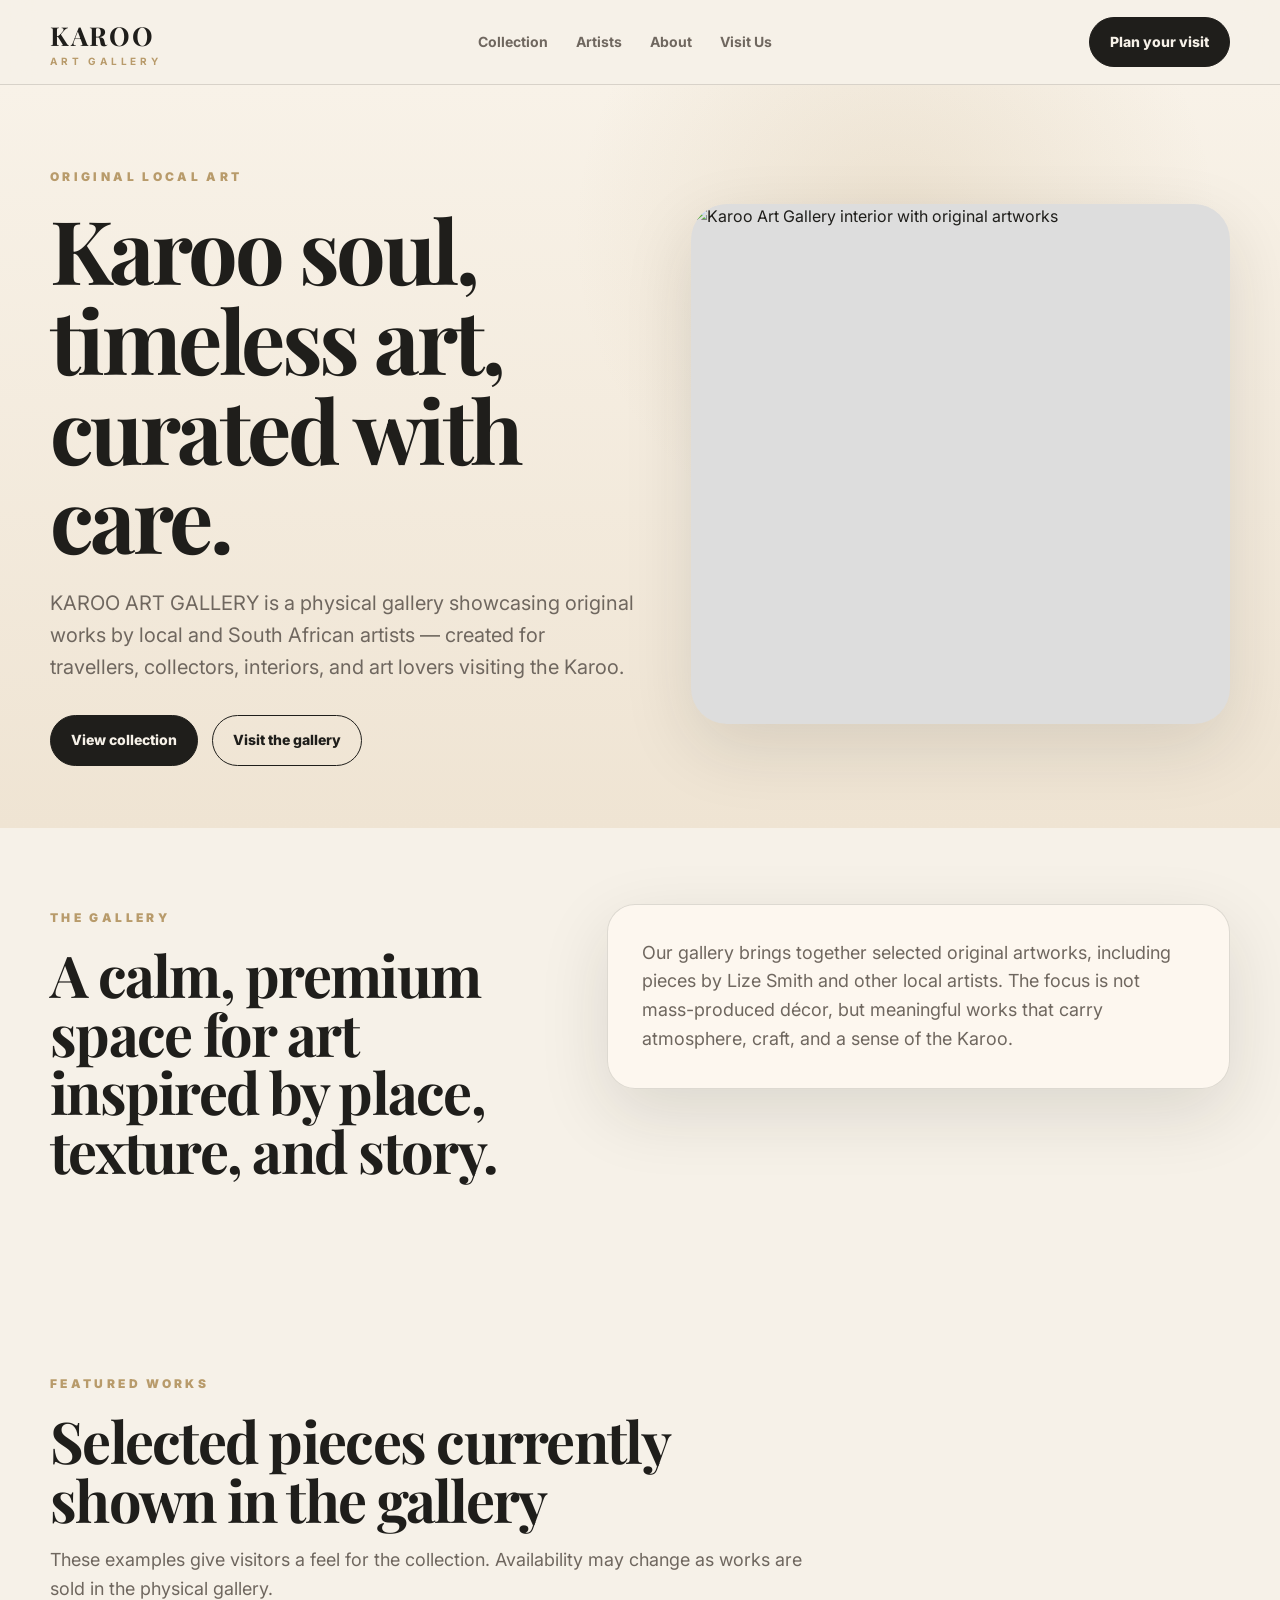
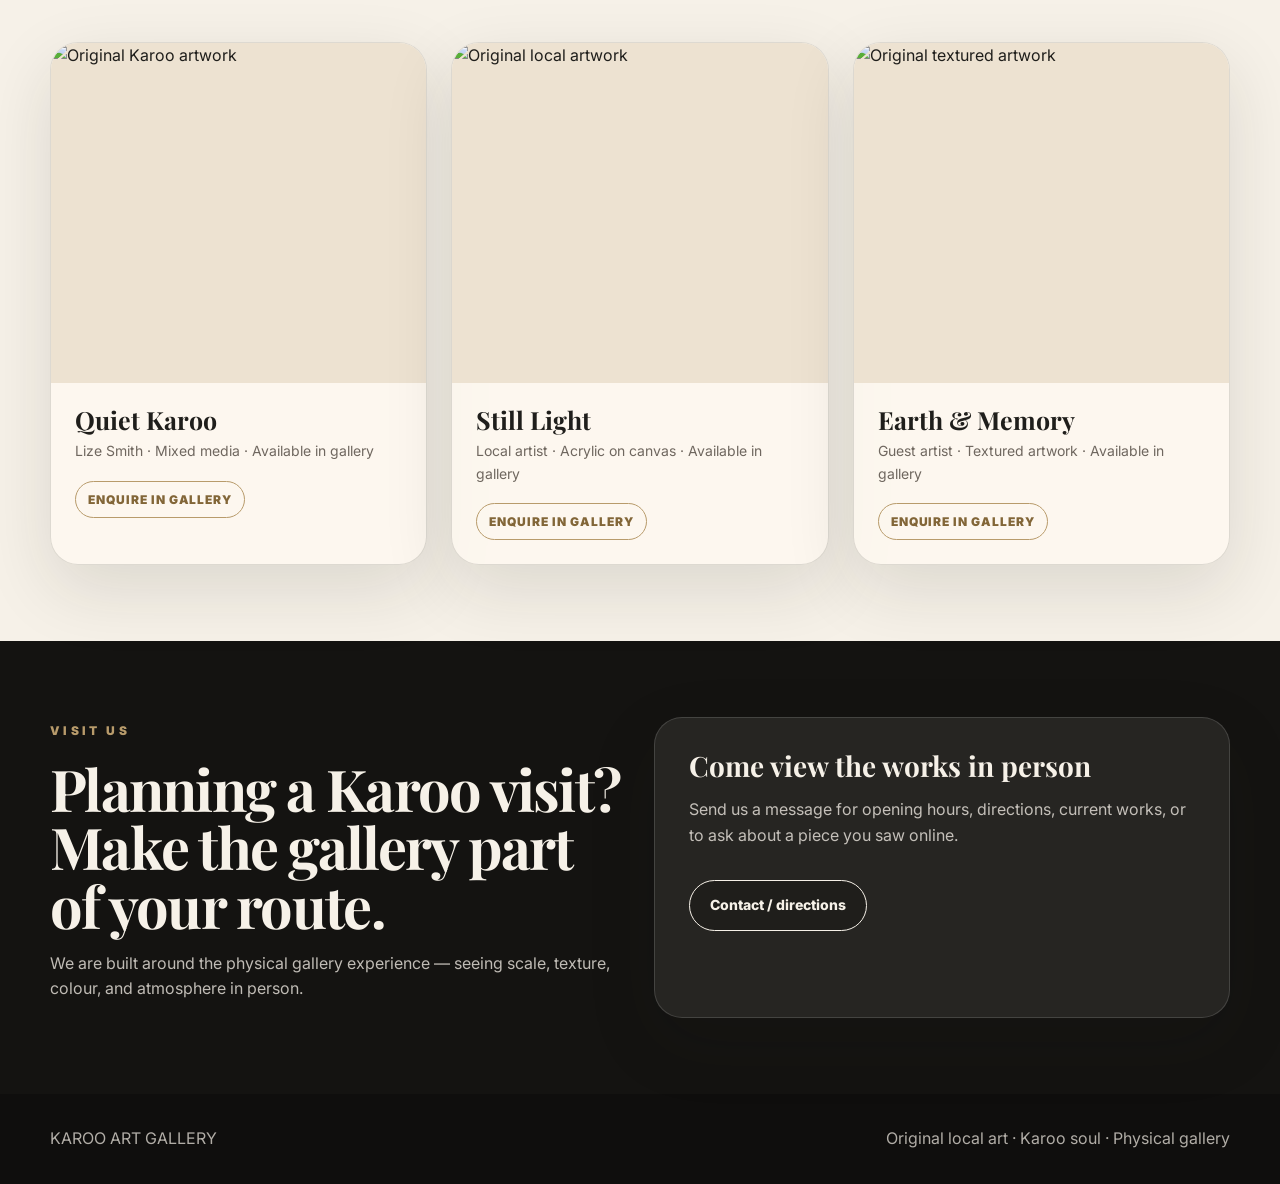
==== index.html @ 1d5aba06 "Add files via upload" ====
<!DOCTYPE html>
<html lang="en">
<head>
  <meta charset="UTF-8"><meta name="viewport" content="width=device-width, initial-scale=1.0">
  <title>KAROO ART GALLERY | Original Karoo Art</title>
  <meta name="description" content="A premium Karoo art gallery showcasing original works by local and South African artists. Visit our physical gallery and view selected artworks.">
  <link rel="preconnect" href="https://fonts.googleapis.com">
  <link rel="preconnect" href="https://fonts.gstatic.com" crossorigin>
  <link href="https://fonts.googleapis.com/css2?family=Inter:wght@400;600;700;800;900&family=Playfair+Display:wght@600;700;800&display=swap" rel="stylesheet">
  <link rel="stylesheet" href="style.css">
</head>
<body>
<header class="topbar">
  <div class="container nav">
    <a class="logo" href="index.html">KAROO<span>ART GALLERY</span></a>
    <nav class="nav-links">
      <a href="collection.html">Collection</a><a href="artists.html">Artists</a><a href="about.html">About</a><a href="contact.html">Visit Us</a>
    </nav>
    <a class="btn btn-dark" href="contact.html">Plan your visit</a>
  </div>
</header>

<main>
<section class="hero">
  <div class="container hero-grid">
    <div>
      <span class="eyebrow">Original local art</span>
      <h1>Karoo soul, timeless art, curated with care.</h1>
      <p class="lead">KAROO ART GALLERY is a physical gallery showcasing original works by local and South African artists — created for travellers, collectors, interiors, and art lovers visiting the Karoo.</p>
      <div class="hero-actions">
        <a class="btn btn-dark" href="collection.html">View collection</a>
        <a class="btn btn-light" href="contact.html">Visit the gallery</a>
      </div>
    </div>
    <div class="hero-art">
      <img src="images/gallery-hero.jpg" alt="Karoo Art Gallery interior with original artworks">
    </div>
  </div>
</section>

<section class="section">
  <div class="container split">
    <div class="section-head">
      <span class="eyebrow">The gallery</span>
      <h2>A calm, premium space for art inspired by place, texture, and story.</h2>
    </div>
    <div class="story-card">
      <p>Our gallery brings together selected original artworks, including pieces by Lize Smith and other local artists. The focus is not mass-produced décor, but meaningful works that carry atmosphere, craft, and a sense of the Karoo.</p>
    </div>
  </div>
</section>

<section class="section">
  <div class="container">
    <div class="section-head">
      <span class="eyebrow">Featured works</span>
      <h2>Selected pieces currently shown in the gallery</h2>
      <p>These examples give visitors a feel for the collection. Availability may change as works are sold in the physical gallery.</p>
    </div>
    <div class="collection-grid">
      <article class="art-card"><div class="art-img"><img src="images/artwork-1.jpg" alt="Original Karoo artwork"></div><div class="art-copy"><h3>Quiet Karoo</h3><div class="art-meta">Lize Smith · Mixed media · Available in gallery</div><span class="status">Enquire in gallery</span></div></article>
      <article class="art-card"><div class="art-img"><img src="images/artwork-2.jpg" alt="Original local artwork"></div><div class="art-copy"><h3>Still Light</h3><div class="art-meta">Local artist · Acrylic on canvas · Available in gallery</div><span class="status">Enquire in gallery</span></div></article>
      <article class="art-card"><div class="art-img"><img src="images/artwork-3.jpg" alt="Original textured artwork"></div><div class="art-copy"><h3>Earth & Memory</h3><div class="art-meta">Guest artist · Textured artwork · Available in gallery</div><span class="status">Enquire in gallery</span></div></article>
    </div>
  </div>
</section>

<section class="section dark-section">
  <div class="container visit-grid">
    <div>
      <span class="eyebrow">Visit us</span>
      <h2>Planning a Karoo visit? Make the gallery part of your route.</h2>
      <p>We are built around the physical gallery experience — seeing scale, texture, colour, and atmosphere in person.</p>
    </div>
    <div class="visit-card">
      <h3>Come view the works in person</h3>
      <p>Send us a message for opening hours, directions, current works, or to ask about a piece you saw online.</p>
      <div class="hero-actions"><a class="btn btn-dark" href="contact.html">Contact / directions</a></div>
    </div>
  </div>
</section>
</main>

<footer class="footer"><div class="container footer-grid"><div>KAROO ART GALLERY</div><div>Original local art · Karoo soul · Physical gallery</div></div></footer>
</body>
</html>
---- style.css ----
/* KAROO ART GALLERY - Phase 1 static website */
:root{
  --cream:#f6f1e8;
  --warm:#ede2d1;
  --charcoal:#1f1e1b;
  --muted:#6f675f;
  --gold:#b89b6b;
  --dark:#141311;
  --line:rgba(31,30,27,.14);
  --card:#fffaf1;
  --radius:28px;
  --max:1180px;
  --shadow:0 24px 70px rgba(31,30,27,.12);
}
*{box-sizing:border-box}
html{scroll-behavior:smooth}
body{
  margin:0;
  font-family:Inter,Arial,sans-serif;
  color:var(--charcoal);
  background:var(--cream);
  line-height:1.6;
}
img{max-width:100%;display:block}
a{text-decoration:none;color:inherit}
.container{width:min(var(--max),calc(100% - 36px));margin:auto}
.topbar{
  position:sticky;top:0;z-index:10;
  background:rgba(246,241,232,.88);
  backdrop-filter:blur(18px);
  border-bottom:1px solid var(--line);
}
.nav{min-height:84px;display:flex;align-items:center;justify-content:space-between;gap:28px}
.logo{font-family:"Playfair Display",serif;font-size:26px;letter-spacing:.08em;font-weight:700}
.logo span{display:block;font-family:Inter,sans-serif;font-size:10px;letter-spacing:.38em;color:var(--gold);font-weight:700;margin-top:-4px}
.nav-links{display:flex;gap:28px;align-items:center;font-size:14px;font-weight:700;color:var(--muted)}
.nav-links a:hover{color:var(--charcoal)}
.btn{
  display:inline-flex;align-items:center;justify-content:center;
  padding:13px 20px;border-radius:999px;font-weight:800;font-size:14px;
  border:1px solid var(--charcoal);transition:.2s ease;
}
.btn-dark{background:var(--charcoal);color:var(--cream)}
.btn-dark:hover{transform:translateY(-1px);box-shadow:0 12px 30px rgba(31,30,27,.16)}
.btn-light{background:transparent;color:var(--charcoal)}
.btn-light:hover{background:var(--warm)}
.hero{padding:78px 0 62px;background:
  radial-gradient(circle at 70% 20%, rgba(184,155,107,.18), transparent 30%),
  linear-gradient(180deg,#f8f2e8,#efe4d3);
}
.hero-grid{display:grid;grid-template-columns:1fr .92fr;gap:56px;align-items:center}
.eyebrow{font-size:12px;letter-spacing:.28em;text-transform:uppercase;color:var(--gold);font-weight:900;margin-bottom:18px;display:inline-block}
h1,h2,h3{font-family:"Playfair Display",Georgia,serif;line-height:1.02;margin:0;color:var(--charcoal)}
h1{font-size:clamp(48px,7vw,88px);letter-spacing:-.04em}
h2{font-size:clamp(34px,4.5vw,58px);letter-spacing:-.03em}
h3{font-size:28px}
.lead{font-size:20px;color:var(--muted);max-width:680px;margin:24px 0 0}
.hero-actions{display:flex;gap:14px;flex-wrap:wrap;margin-top:32px}
.hero-art{
  border-radius:36px;overflow:hidden;box-shadow:var(--shadow);
  min-height:520px;background:#ddd;
}
.hero-art img{width:100%;height:100%;object-fit:cover;min-height:520px}
.section{padding:76px 0}
.section-head{max-width:760px;margin-bottom:38px}
.section-head p{font-size:18px;color:var(--muted);margin:18px 0 0}
.split{display:grid;grid-template-columns:.9fr 1.1fr;gap:48px;align-items:start}
.story-card,.visit-card,.art-card,.artist-card{
  background:rgba(255,250,241,.72);
  border:1px solid var(--line);
  border-radius:var(--radius);
  box-shadow:var(--shadow);
}
.story-card{padding:34px}
.story-card p{color:var(--muted);font-size:18px;margin:0}
.collection-grid{display:grid;grid-template-columns:repeat(3,1fr);gap:24px}
.art-card{overflow:hidden}
.art-img{height:340px;background:var(--warm)}
.art-img img{width:100%;height:100%;object-fit:cover}
.art-copy{padding:24px}
.art-copy h3{font-size:25px;margin-bottom:8px}
.art-meta{color:var(--muted);font-size:14px;margin-bottom:18px}
.status{display:inline-flex;border:1px solid var(--gold);color:#826638;border-radius:999px;padding:8px 12px;font-size:12px;font-weight:900;letter-spacing:.08em;text-transform:uppercase}
.artists-grid{display:grid;grid-template-columns:repeat(3,1fr);gap:24px}
.artist-card{padding:28px}
.artist-card p{color:var(--muted);margin-bottom:0}
.dark-section{background:var(--dark);color:var(--cream)}
.dark-section h2,.dark-section h3{color:var(--cream)}
.dark-section p{color:rgba(246,241,232,.76)}
.visit-grid{display:grid;grid-template-columns:1fr 1fr;gap:28px;align-items:stretch}
.visit-card{padding:34px;background:rgba(255,250,241,.08);border-color:rgba(255,255,255,.14)}
.visit-card .btn{border-color:var(--cream)}
.footer{padding:32px 0;background:#0f0e0d;color:rgba(246,241,232,.7)}
.footer-grid{display:flex;justify-content:space-between;gap:20px;flex-wrap:wrap}
.page-hero{padding:72px 0 42px}
.filter-note{color:var(--muted);font-size:17px}
.contact-list{display:grid;gap:14px;margin-top:24px;color:var(--muted)}
.map-placeholder{
  min-height:360px;border-radius:var(--radius);background:linear-gradient(135deg,var(--warm),#d8c4a6);
  display:grid;place-items:center;text-align:center;color:var(--charcoal);padding:30px;font-weight:800;
}
.menu-btn{display:none}
@media(max-width:900px){
  .hero-grid,.split,.visit-grid{grid-template-columns:1fr}
  .collection-grid,.artists-grid{grid-template-columns:1fr 1fr}
  .nav-links{display:none}
  .menu-btn{display:inline-flex}
}
@media(max-width:620px){
  .collection-grid,.artists-grid{grid-template-columns:1fr}
  .nav{min-height:76px}
  .logo{font-size:20px}
  .hero{padding:52px 0}
  .hero-art,.hero-art img{min-height:360px}
  .btn{width:100%}
}
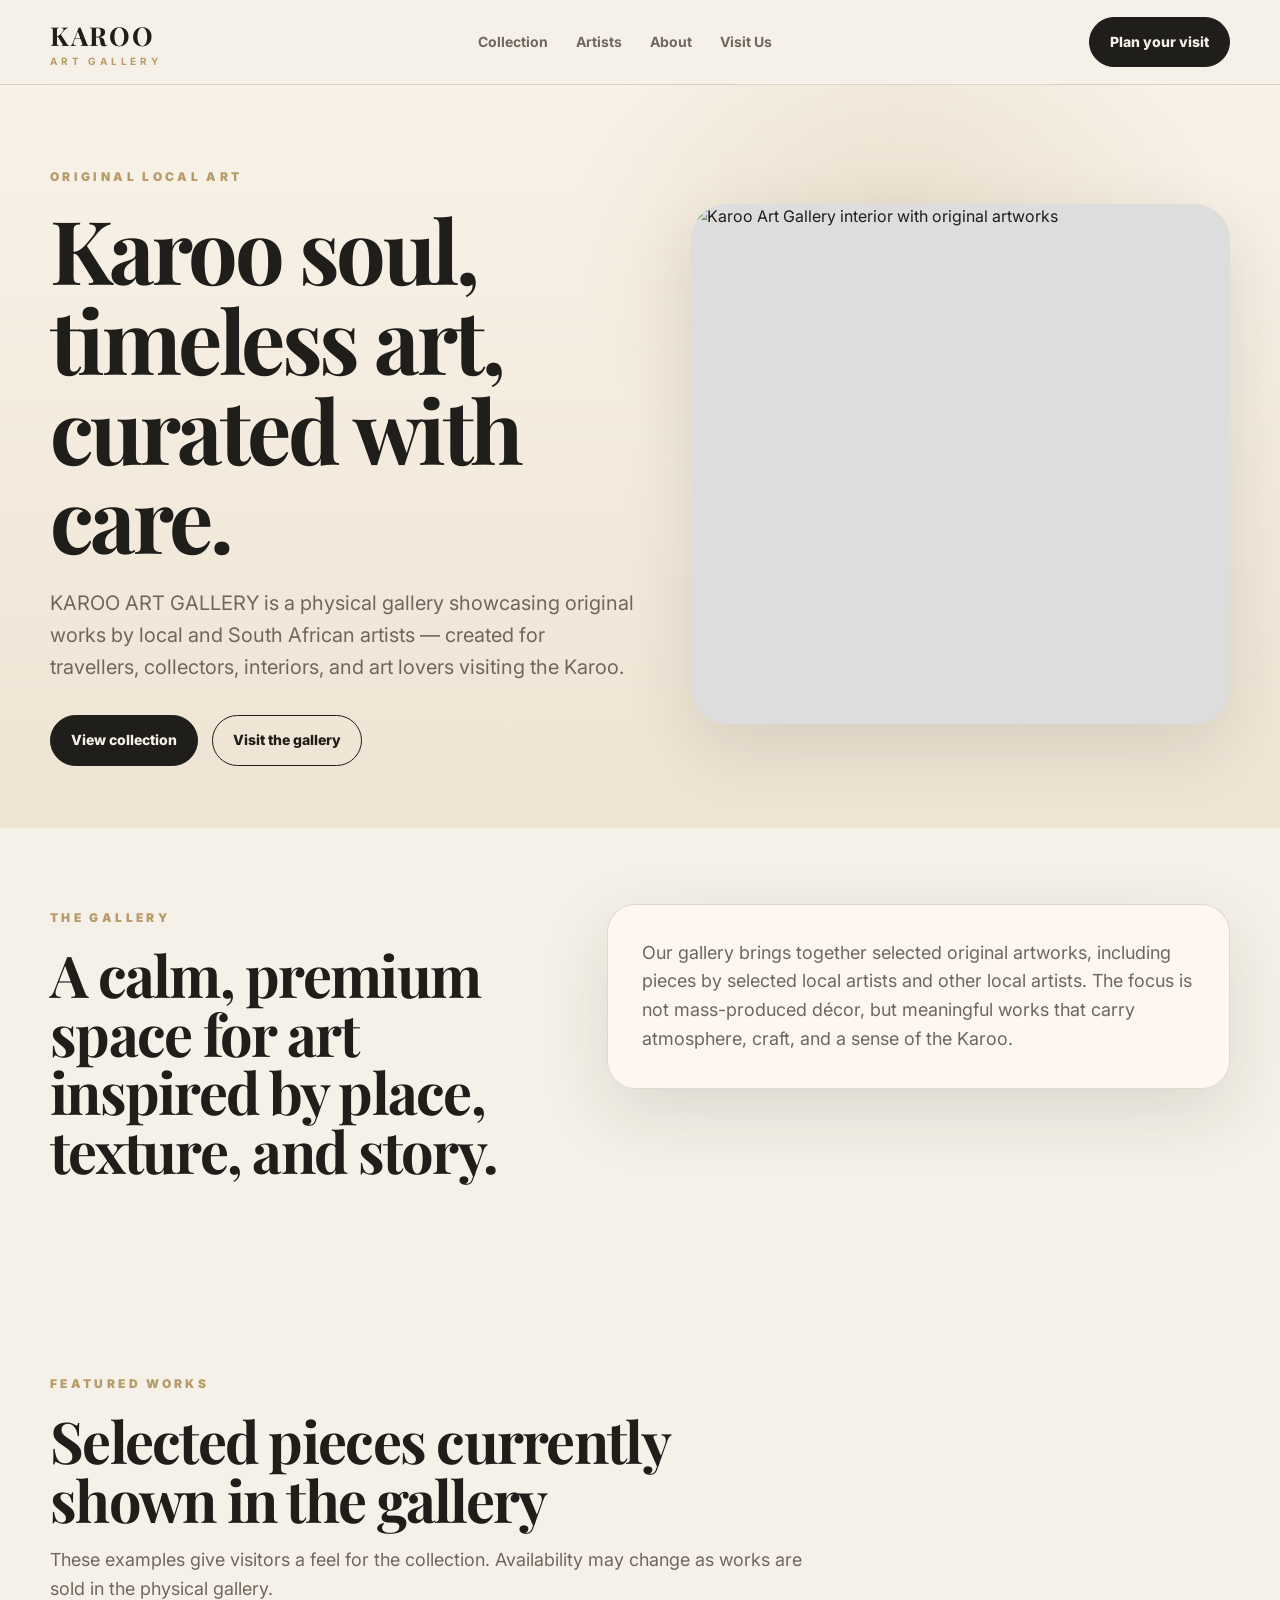
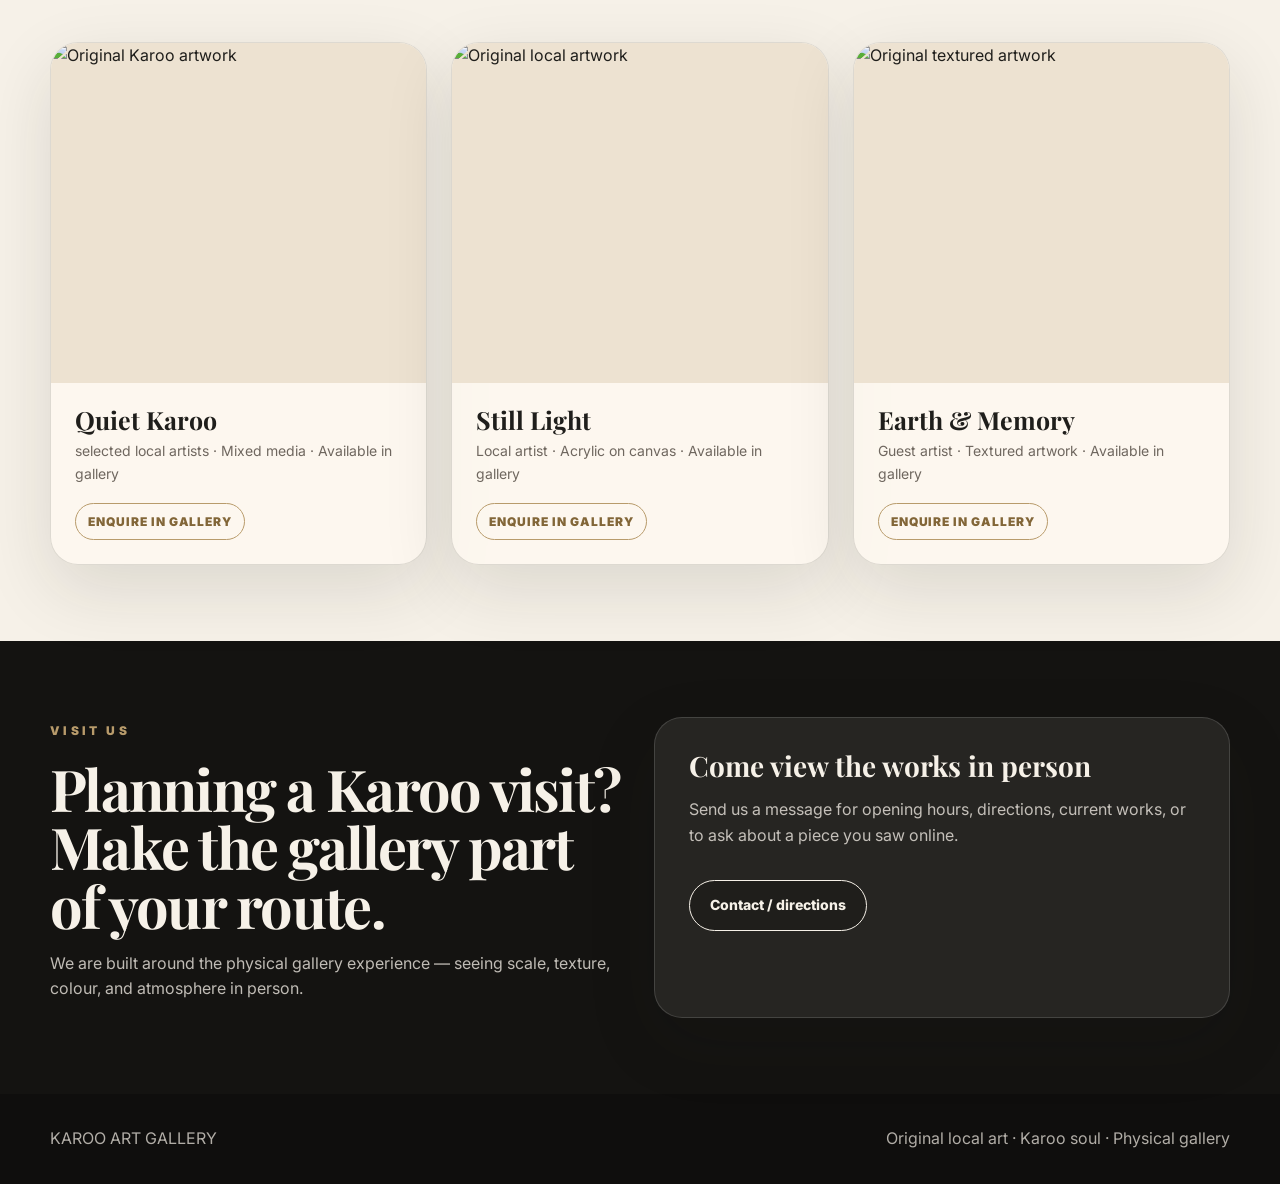
==== commit 59977b24: "Update index.html" ====
--- a/index.html
+++ b/index.html
@@ -45,7 +45,7 @@
       <h2>A calm, premium space for art inspired by place, texture, and story.</h2>
     </div>
     <div class="story-card">
-      <p>Our gallery brings together selected original artworks, including pieces by Lize Smith and other local artists. The focus is not mass-produced décor, but meaningful works that carry atmosphere, craft, and a sense of the Karoo.</p>
+      <p>Our gallery brings together selected original artworks, including pieces by selected local artists and other local artists. The focus is not mass-produced décor, but meaningful works that carry atmosphere, craft, and a sense of the Karoo.</p>
     </div>
   </div>
 </section>
@@ -58,7 +58,7 @@
       <p>These examples give visitors a feel for the collection. Availability may change as works are sold in the physical gallery.</p>
     </div>
     <div class="collection-grid">
-      <article class="art-card"><div class="art-img"><img src="images/artwork-1.jpg" alt="Original Karoo artwork"></div><div class="art-copy"><h3>Quiet Karoo</h3><div class="art-meta">Lize Smith · Mixed media · Available in gallery</div><span class="status">Enquire in gallery</span></div></article>
+      <article class="art-card"><div class="art-img"><img src="images/artwork-1.jpg" alt="Original Karoo artwork"></div><div class="art-copy"><h3>Quiet Karoo</h3><div class="art-meta">selected local artists · Mixed media · Available in gallery</div><span class="status">Enquire in gallery</span></div></article>
       <article class="art-card"><div class="art-img"><img src="images/artwork-2.jpg" alt="Original local artwork"></div><div class="art-copy"><h3>Still Light</h3><div class="art-meta">Local artist · Acrylic on canvas · Available in gallery</div><span class="status">Enquire in gallery</span></div></article>
       <article class="art-card"><div class="art-img"><img src="images/artwork-3.jpg" alt="Original textured artwork"></div><div class="art-copy"><h3>Earth & Memory</h3><div class="art-meta">Guest artist · Textured artwork · Available in gallery</div><span class="status">Enquire in gallery</span></div></article>
     </div>
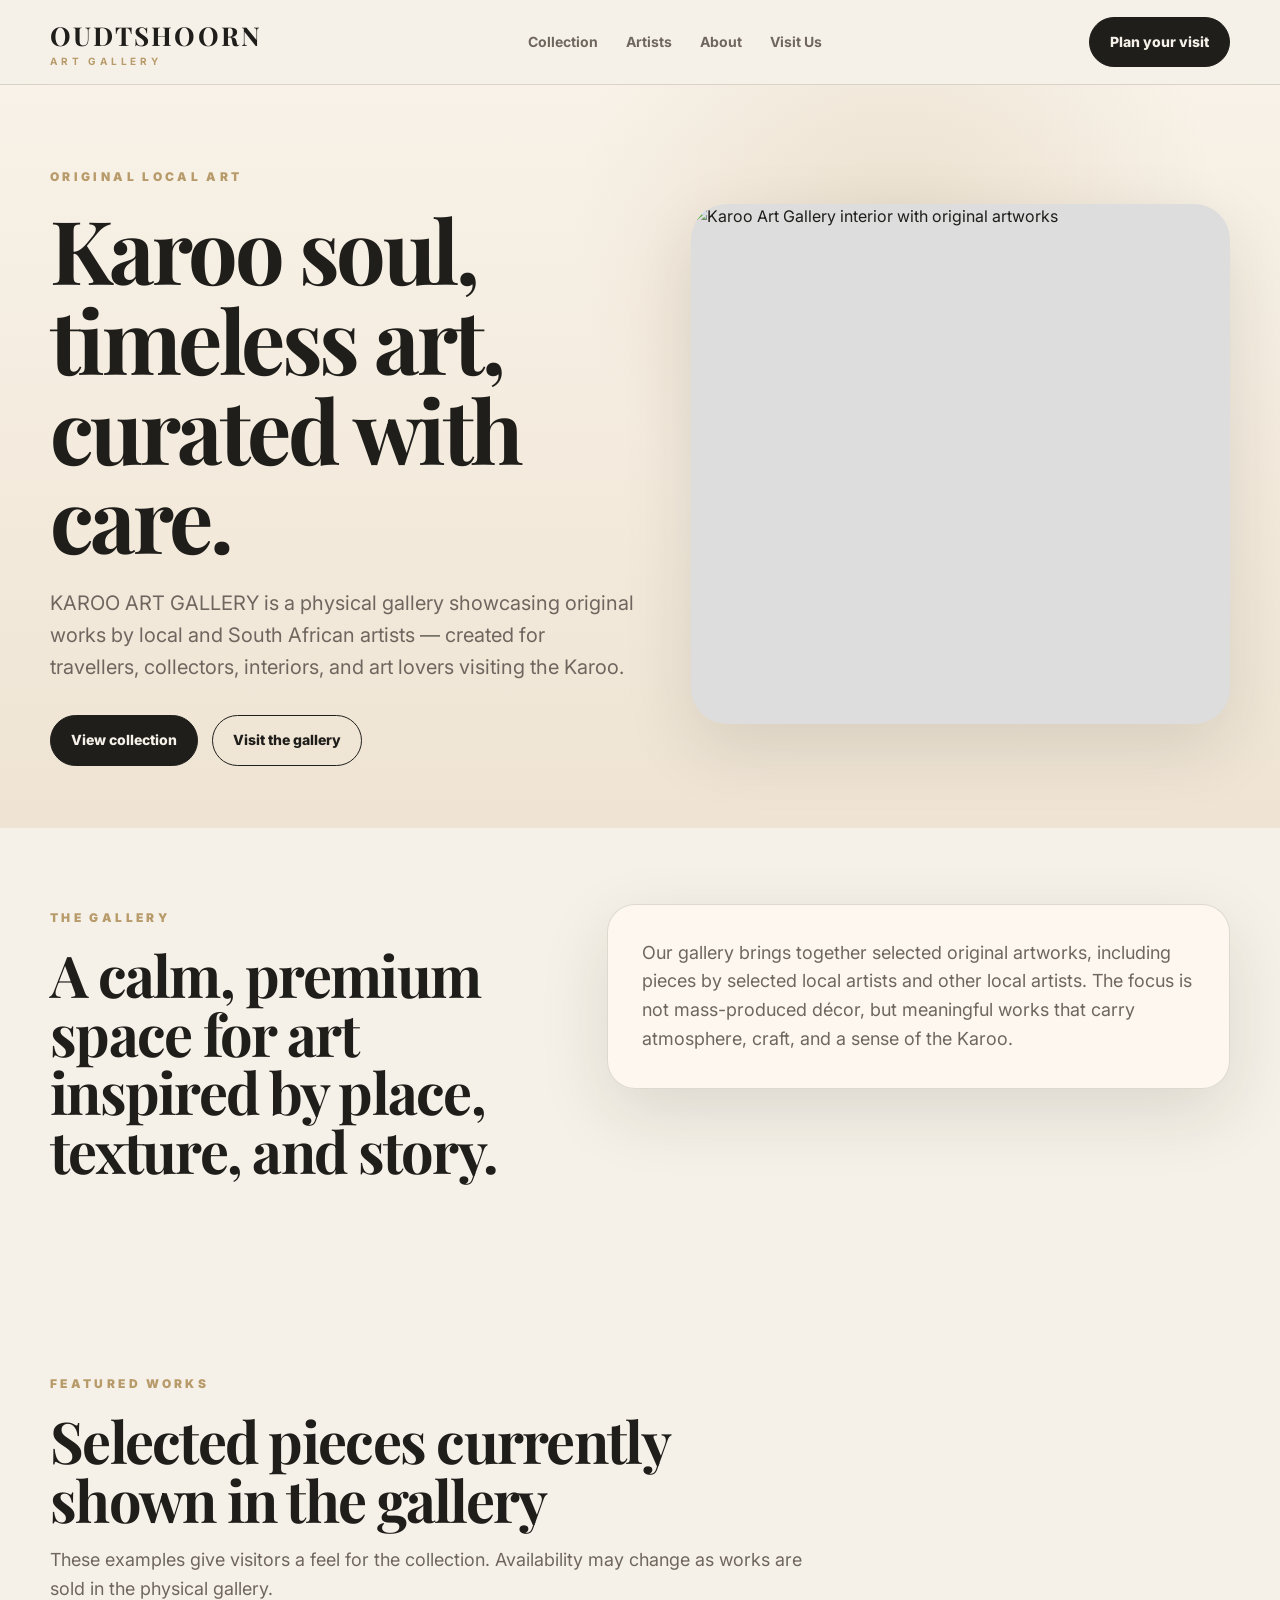
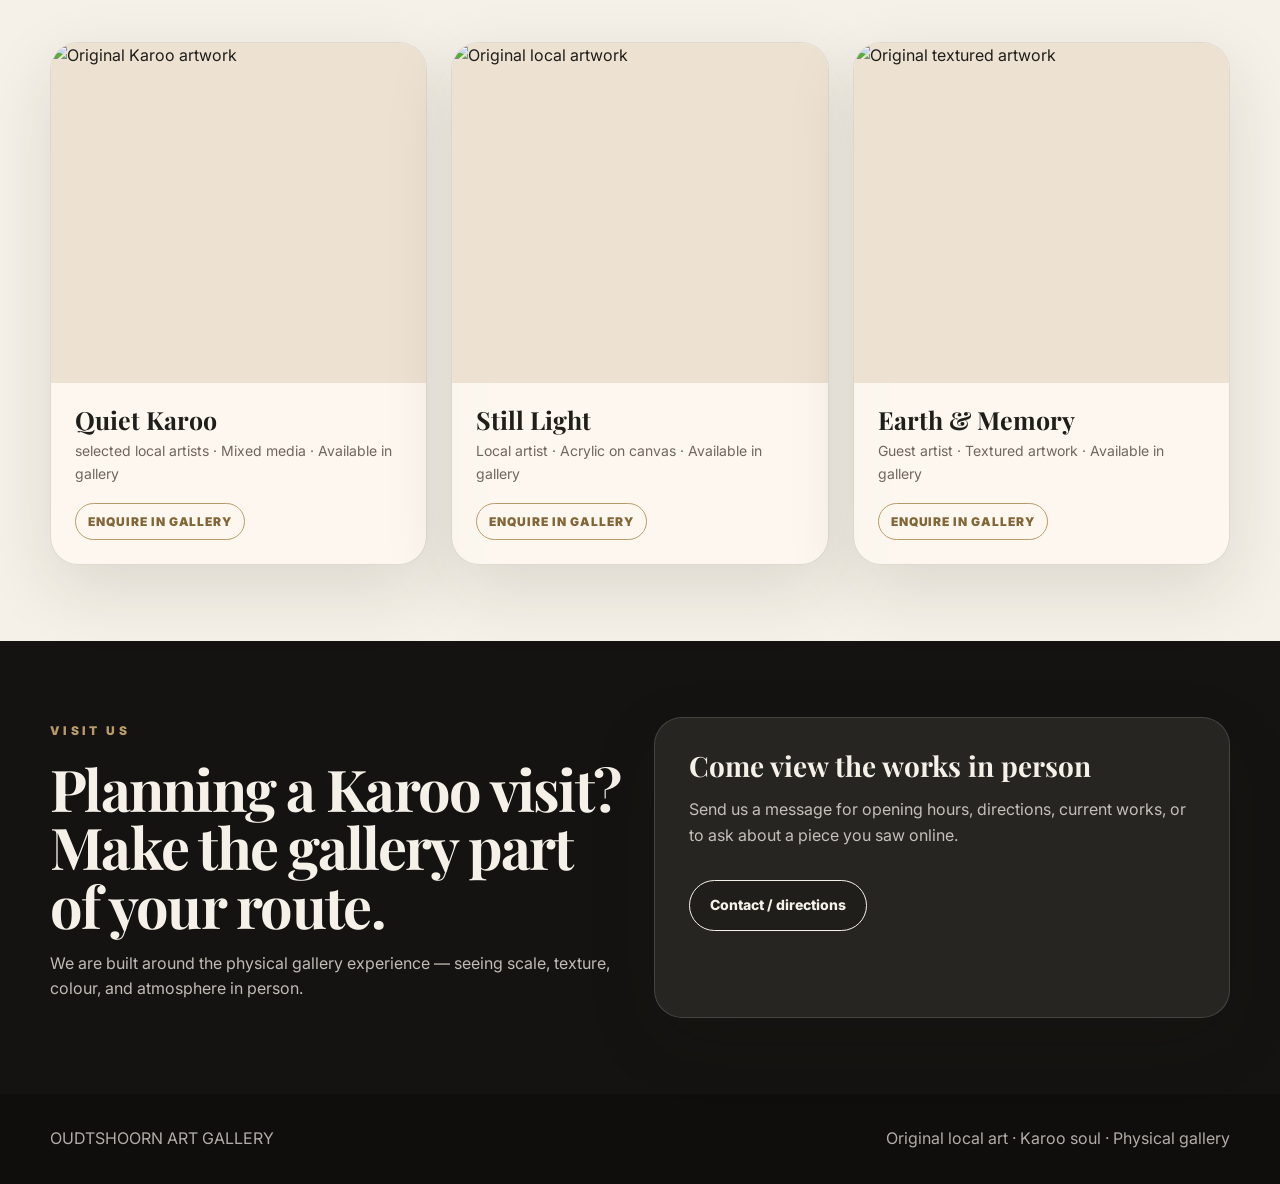
==== commit 031273dc: "Update index.html" ====
--- a/index.html
+++ b/index.html
@@ -2,7 +2,7 @@
 <html lang="en">
 <head>
   <meta charset="UTF-8"><meta name="viewport" content="width=device-width, initial-scale=1.0">
-  <title>KAROO ART GALLERY | Original Karoo Art</title>
+  <title>Oudtshoorn ART GALLERY | Original Karoo Art</title>
   <meta name="description" content="A premium Karoo art gallery showcasing original works by local and South African artists. Visit our physical gallery and view selected artworks.">
   <link rel="preconnect" href="https://fonts.googleapis.com">
   <link rel="preconnect" href="https://fonts.gstatic.com" crossorigin>
@@ -12,7 +12,7 @@
 <body>
 <header class="topbar">
   <div class="container nav">
-    <a class="logo" href="index.html">KAROO<span>ART GALLERY</span></a>
+    <a class="logo" href="index.html">OUDTSHOORN<span>ART GALLERY</span></a>
     <nav class="nav-links">
       <a href="collection.html">Collection</a><a href="artists.html">Artists</a><a href="about.html">About</a><a href="contact.html">Visit Us</a>
     </nav>
@@ -81,6 +81,6 @@
 </section>
 </main>
 
-<footer class="footer"><div class="container footer-grid"><div>KAROO ART GALLERY</div><div>Original local art · Karoo soul · Physical gallery</div></div></footer>
+<footer class="footer"><div class="container footer-grid"><div>OUDTSHOORN ART GALLERY</div><div>Original local art · Karoo soul · Physical gallery</div></div></footer>
 </body>
 </html>
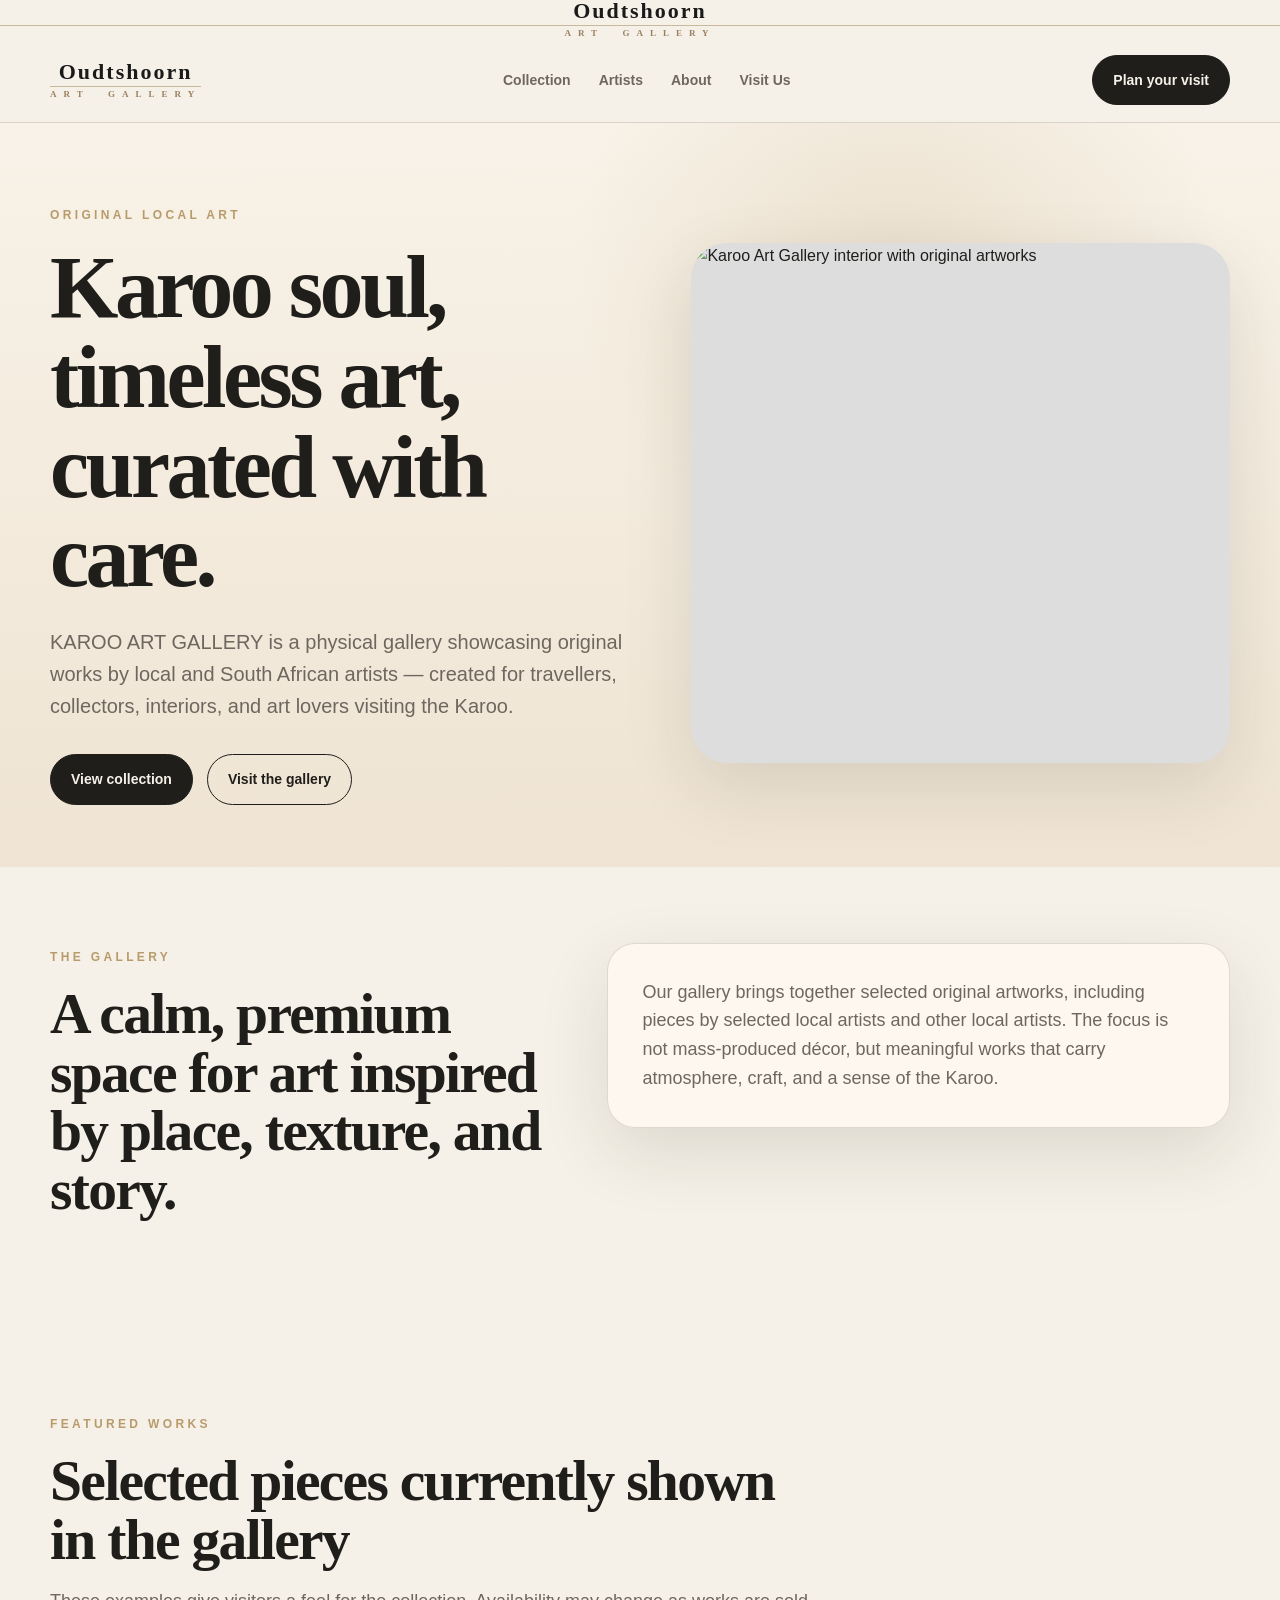
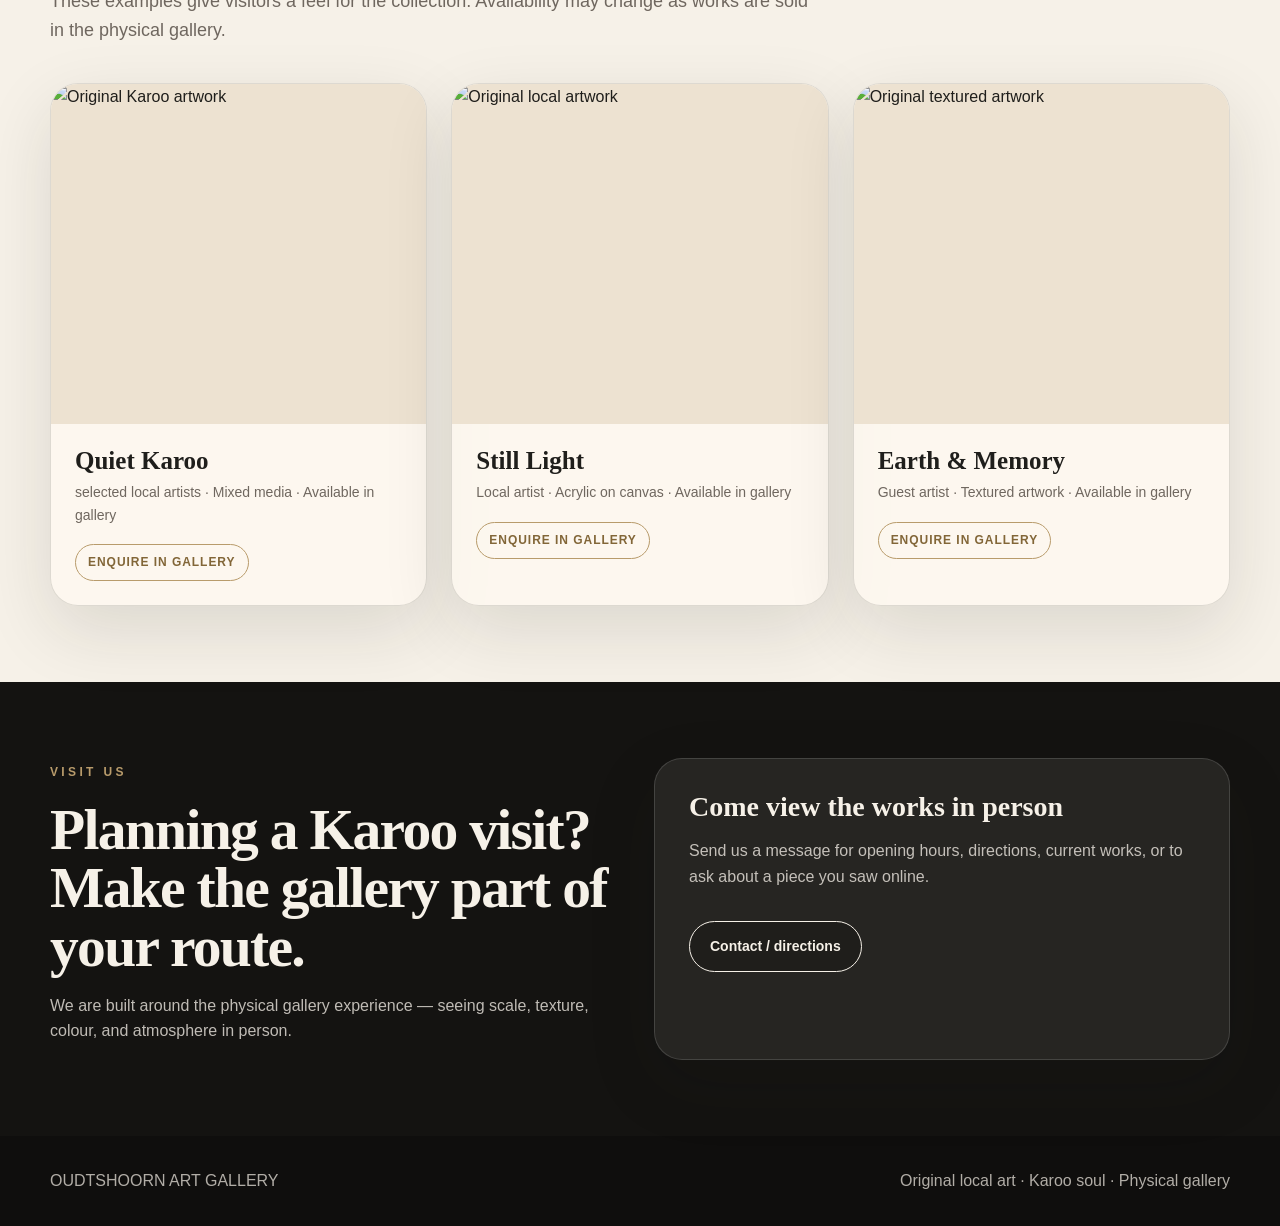
==== commit a8d4ccff: "Update index.html" ====
--- a/index.html
+++ b/index.html
@@ -6,13 +6,21 @@
   <meta name="description" content="A premium Karoo art gallery showcasing original works by local and South African artists. Visit our physical gallery and view selected artworks.">
   <link rel="preconnect" href="https://fonts.googleapis.com">
   <link rel="preconnect" href="https://fonts.gstatic.com" crossorigin>
-  <link href="https://fonts.googleapis.com/css2?family=Inter:wght@400;600;700;800;900&family=Playfair+Display:wght@600;700;800&display=swap" rel="stylesheet">
+ <a class="logo" href="index.html" style="text-decoration:none; text-align:center; line-height:1; display:flex; flex-direction:column; align-items:center;">
+  <div style="font-family:'Playfair Display',serif; font-size:22px; font-weight:700; letter-spacing:2px; color:#1a1a1a;">Oudtshoorn</div>
+  <hr style="border:none; border-top:0.5px solid #C8B99A; margin:3px 0; width:100%;">
+  <div style="font-family:'Cinzel',serif; font-size:9px; letter-spacing:7px; color:#9A8060;">ART&nbsp;&nbsp;GALLERY</div>
+</a>
   <link rel="stylesheet" href="style.css">
 </head>
 <body>
 <header class="topbar">
   <div class="container nav">
-    <a class="logo" href="index.html">OUDTSHOORN<span>ART GALLERY</span></a>
+   <a class="logo" href="index.html" style="text-decoration:none; text-align:center; line-height:1; display:flex; flex-direction:column; align-items:center;">
+  <div style="font-family:'Playfair Display',serif; font-size:22px; font-weight:700; letter-spacing:2px; color:#1a1a1a;">Oudtshoorn</div>
+  <hr style="border:none; border-top:0.5px solid #C8B99A; margin:3px 0; width:100%;">
+  <div style="font-family:'Cinzel',serif; font-size:9px; letter-spacing:7px; color:#9A8060;">ART&nbsp;&nbsp;GALLERY</div>
+</a>
     <nav class="nav-links">
       <a href="collection.html">Collection</a><a href="artists.html">Artists</a><a href="about.html">About</a><a href="contact.html">Visit Us</a>
     </nav>
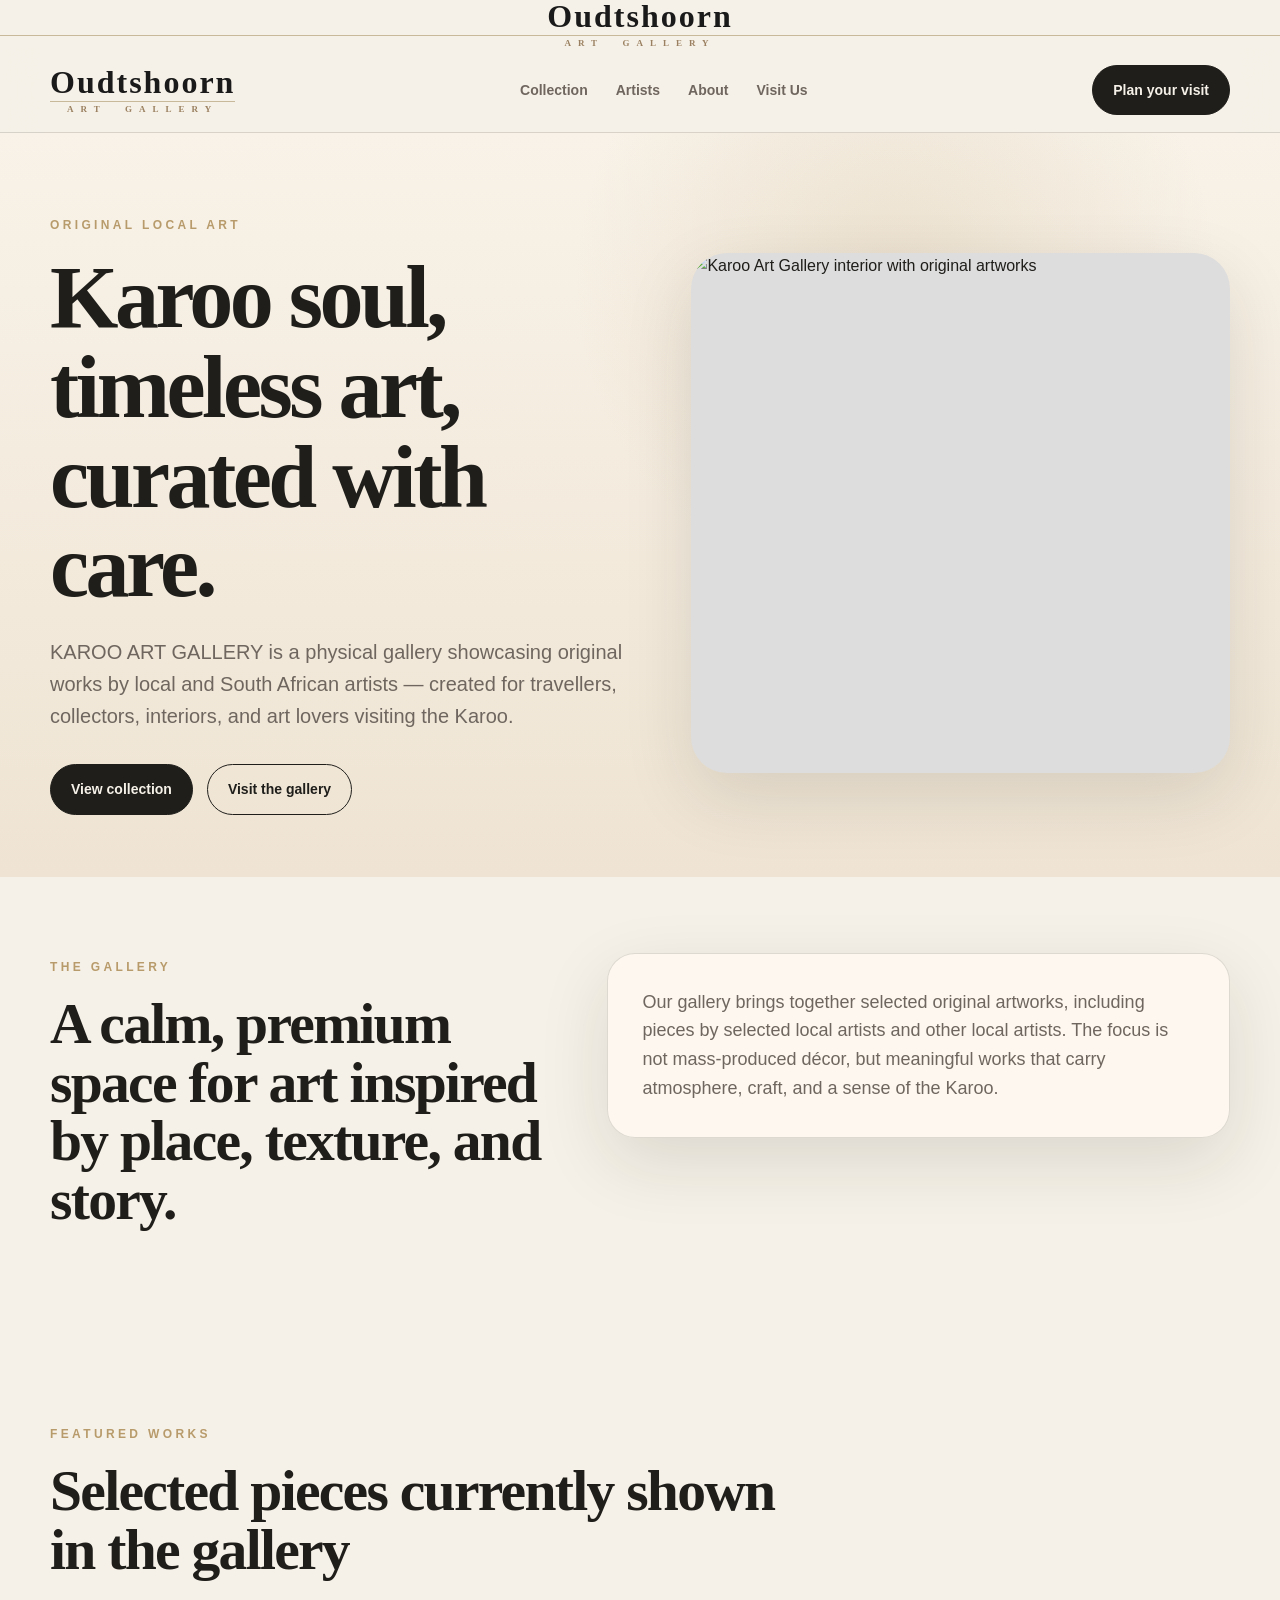
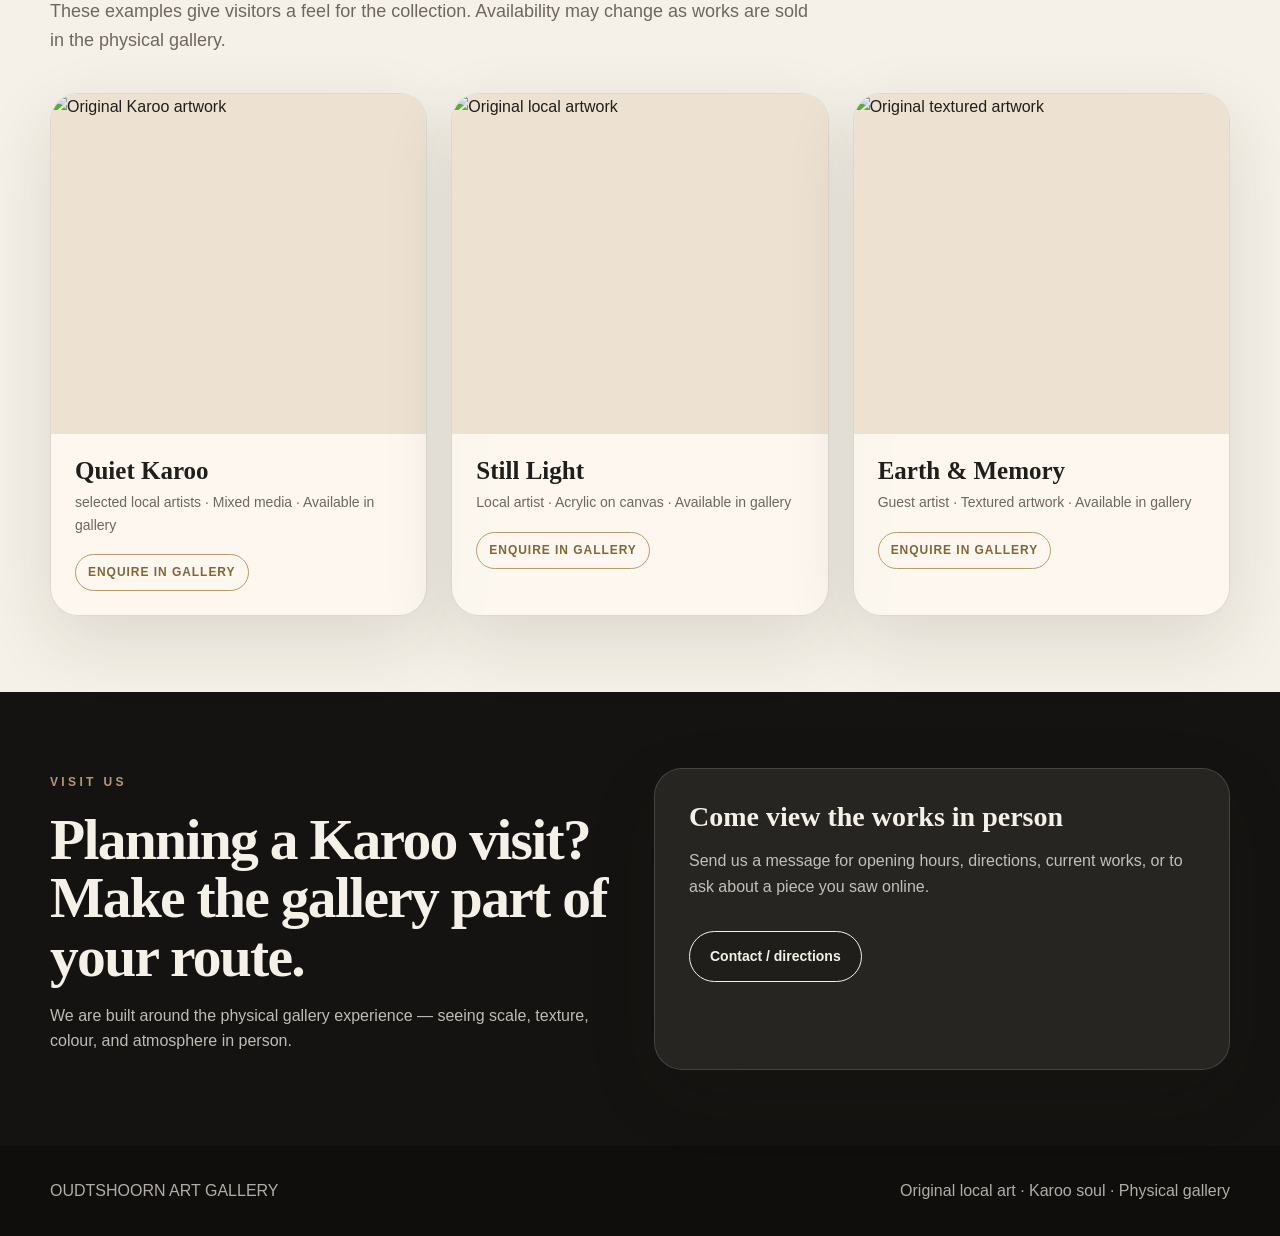
==== commit f2559666: "Update index.html" ====
--- a/index.html
+++ b/index.html
@@ -7,7 +7,7 @@
   <link rel="preconnect" href="https://fonts.googleapis.com">
   <link rel="preconnect" href="https://fonts.gstatic.com" crossorigin>
  <a class="logo" href="index.html" style="text-decoration:none; text-align:center; line-height:1; display:flex; flex-direction:column; align-items:center;">
-  <div style="font-family:'Playfair Display',serif; font-size:22px; font-weight:700; letter-spacing:2px; color:#1a1a1a;">Oudtshoorn</div>
+  <div style="font-family:'Playfair Display',serif; font-size:32px; font-weight:700; letter-spacing:2px; color:#1a1a1a;">Oudtshoorn</div>
   <hr style="border:none; border-top:0.5px solid #C8B99A; margin:3px 0; width:100%;">
   <div style="font-family:'Cinzel',serif; font-size:9px; letter-spacing:7px; color:#9A8060;">ART&nbsp;&nbsp;GALLERY</div>
 </a>
@@ -17,7 +17,7 @@
 <header class="topbar">
   <div class="container nav">
    <a class="logo" href="index.html" style="text-decoration:none; text-align:center; line-height:1; display:flex; flex-direction:column; align-items:center;">
-  <div style="font-family:'Playfair Display',serif; font-size:22px; font-weight:700; letter-spacing:2px; color:#1a1a1a;">Oudtshoorn</div>
+  <div style="font-family:'Playfair Display',serif; font-size:32px; font-weight:700; letter-spacing:2px; color:#1a1a1a;">Oudtshoorn</div>
   <hr style="border:none; border-top:0.5px solid #C8B99A; margin:3px 0; width:100%;">
   <div style="font-family:'Cinzel',serif; font-size:9px; letter-spacing:7px; color:#9A8060;">ART&nbsp;&nbsp;GALLERY</div>
 </a>
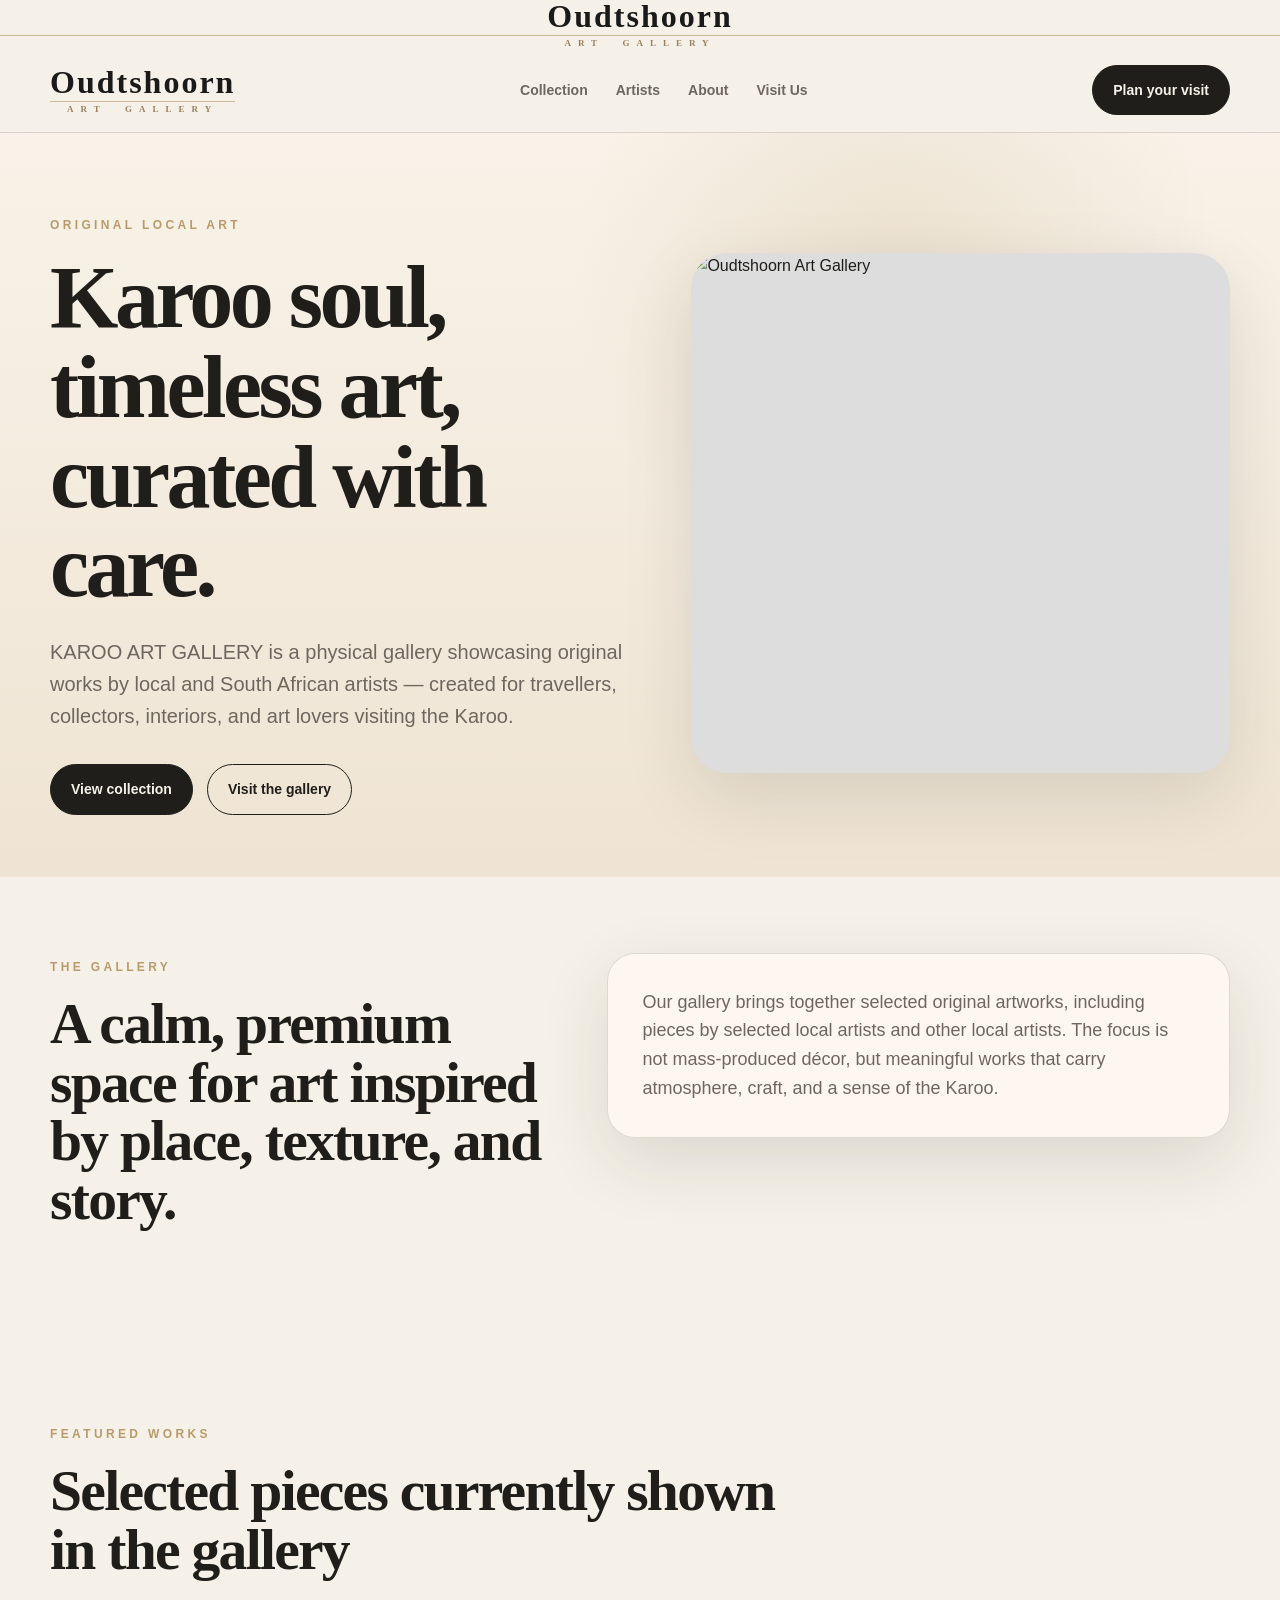
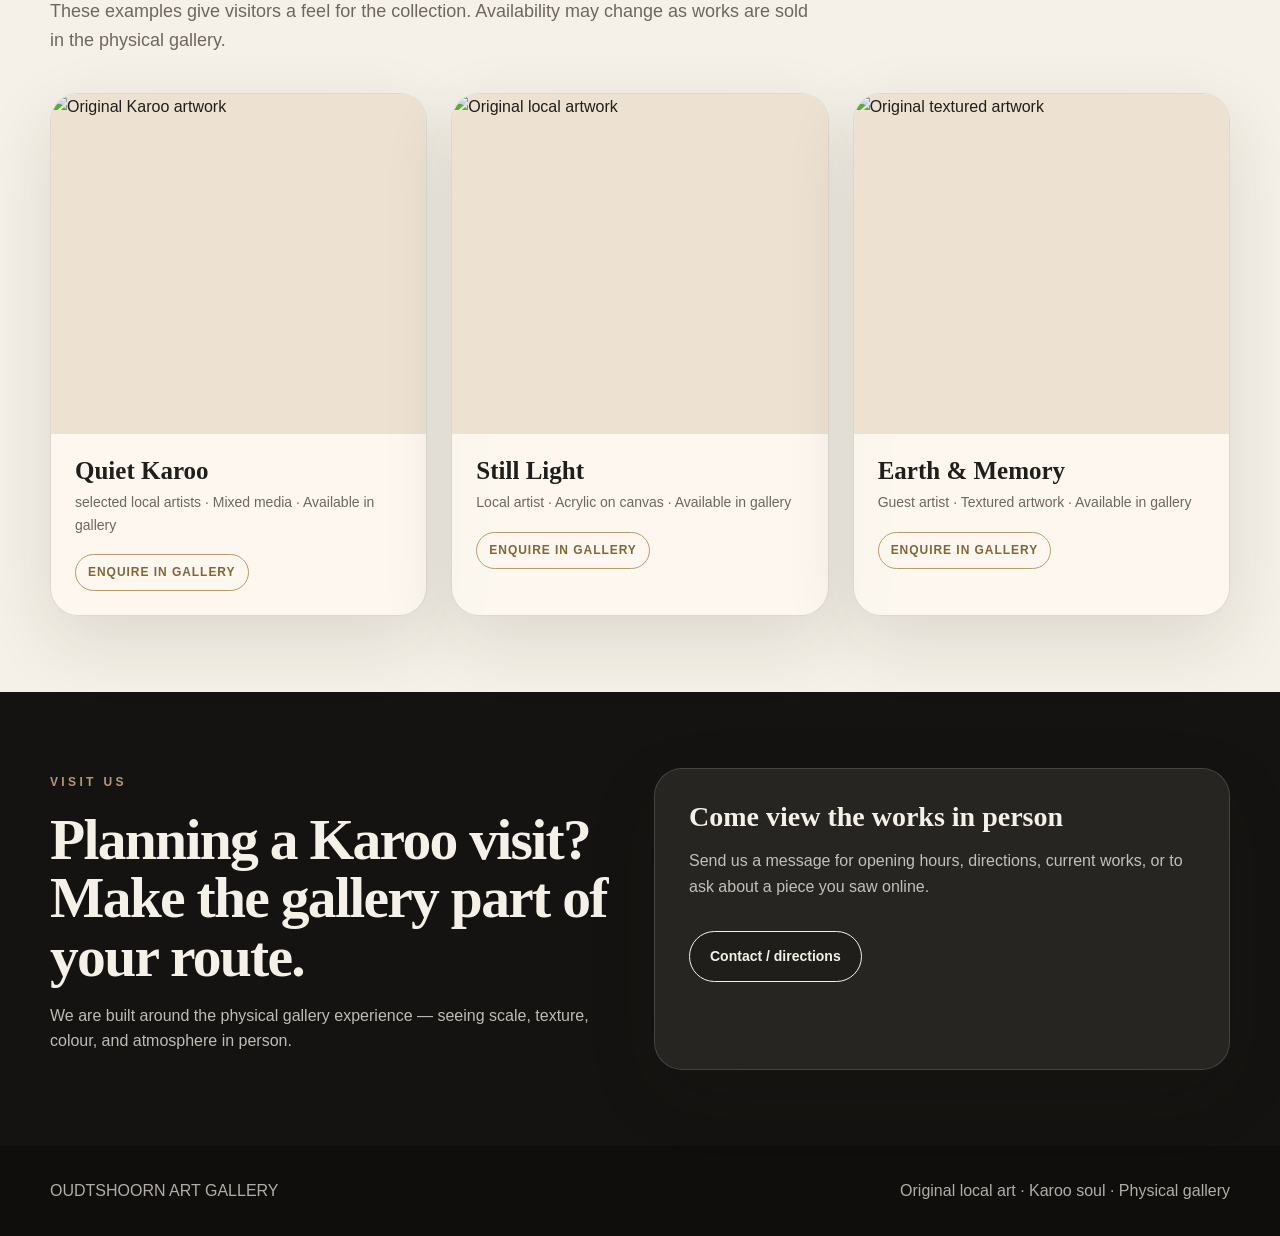
==== commit d841f776: "Update index.html" ====
--- a/index.html
+++ b/index.html
@@ -41,8 +41,8 @@
       </div>
     </div>
     <div class="hero-art">
-      <img src="images/gallery-hero.jpg" alt="Karoo Art Gallery interior with original artworks">
-    </div>
+  <img src="images/home-feature.jpg.png" alt="Oudtshoorn Art Gallery" style="width:100%; height:100%; object-fit:cover; border-radius:12px;">
+</div>
   </div>
 </section>
 
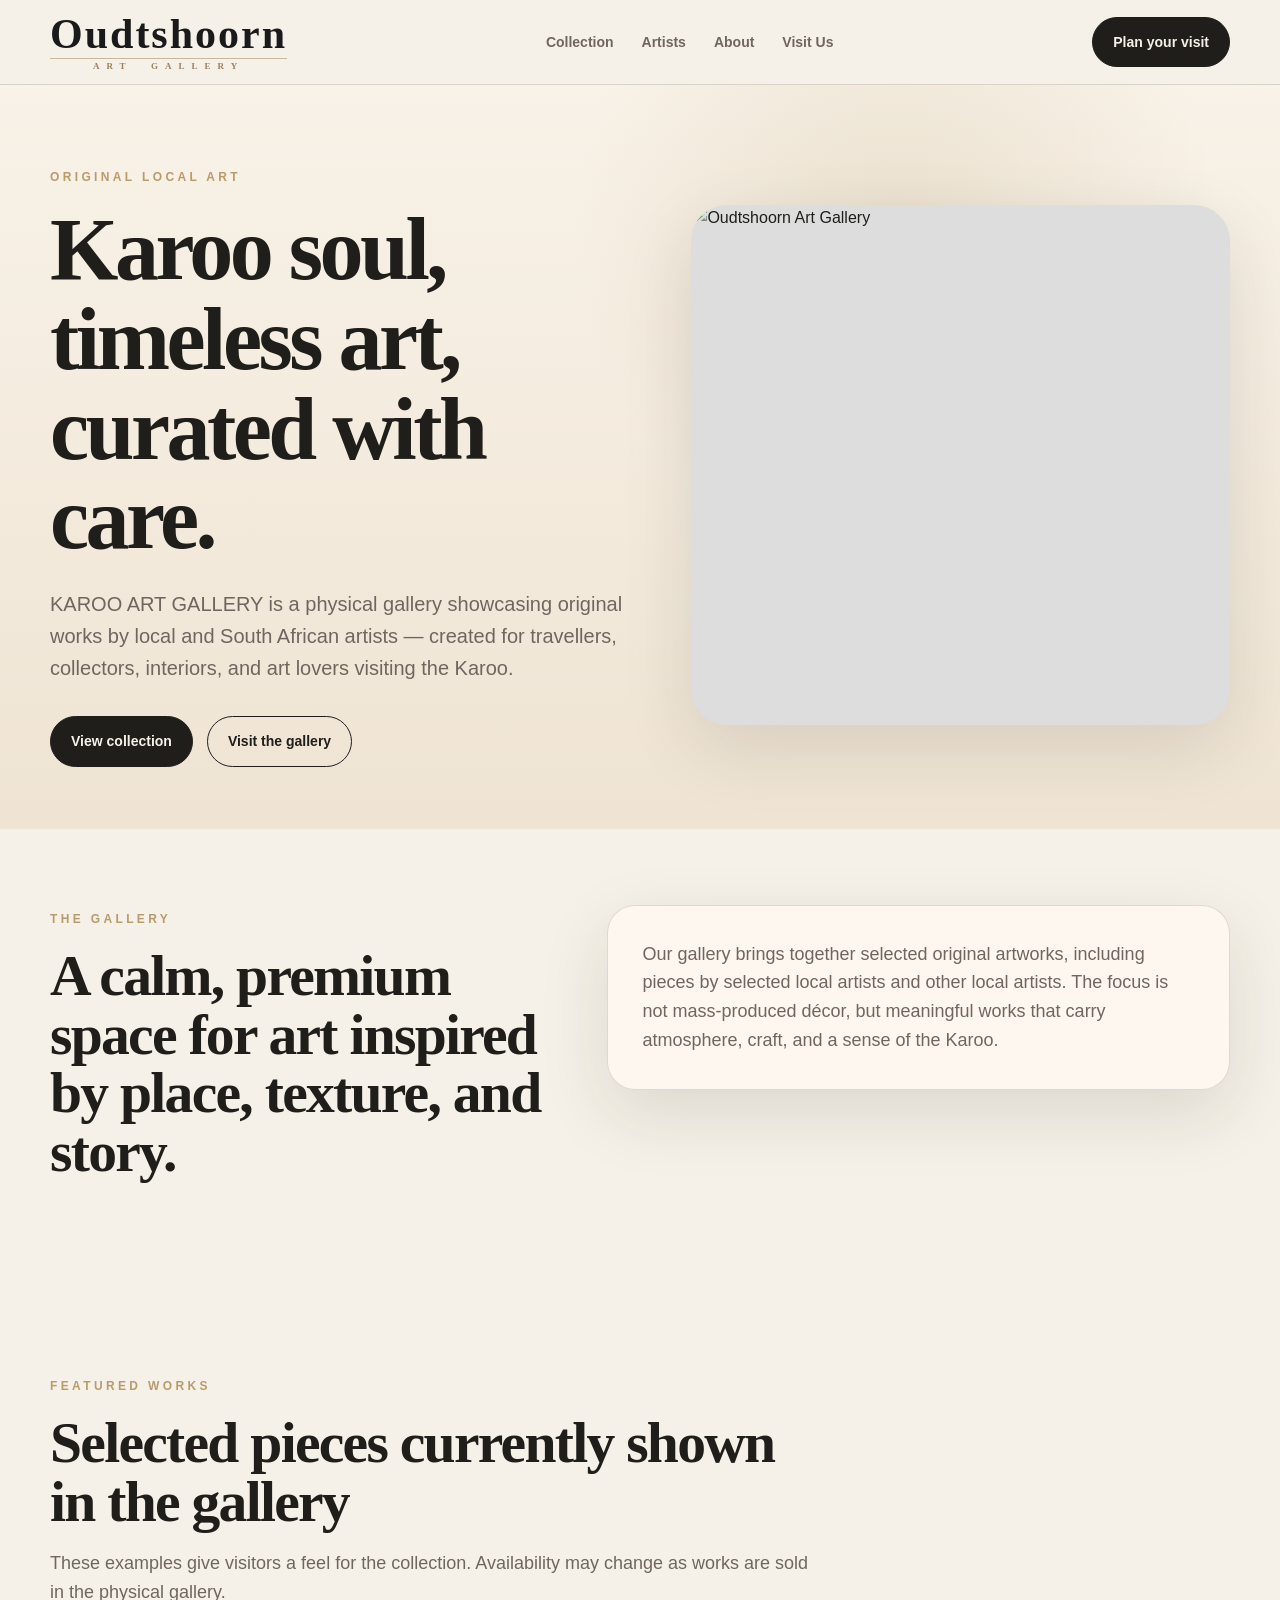
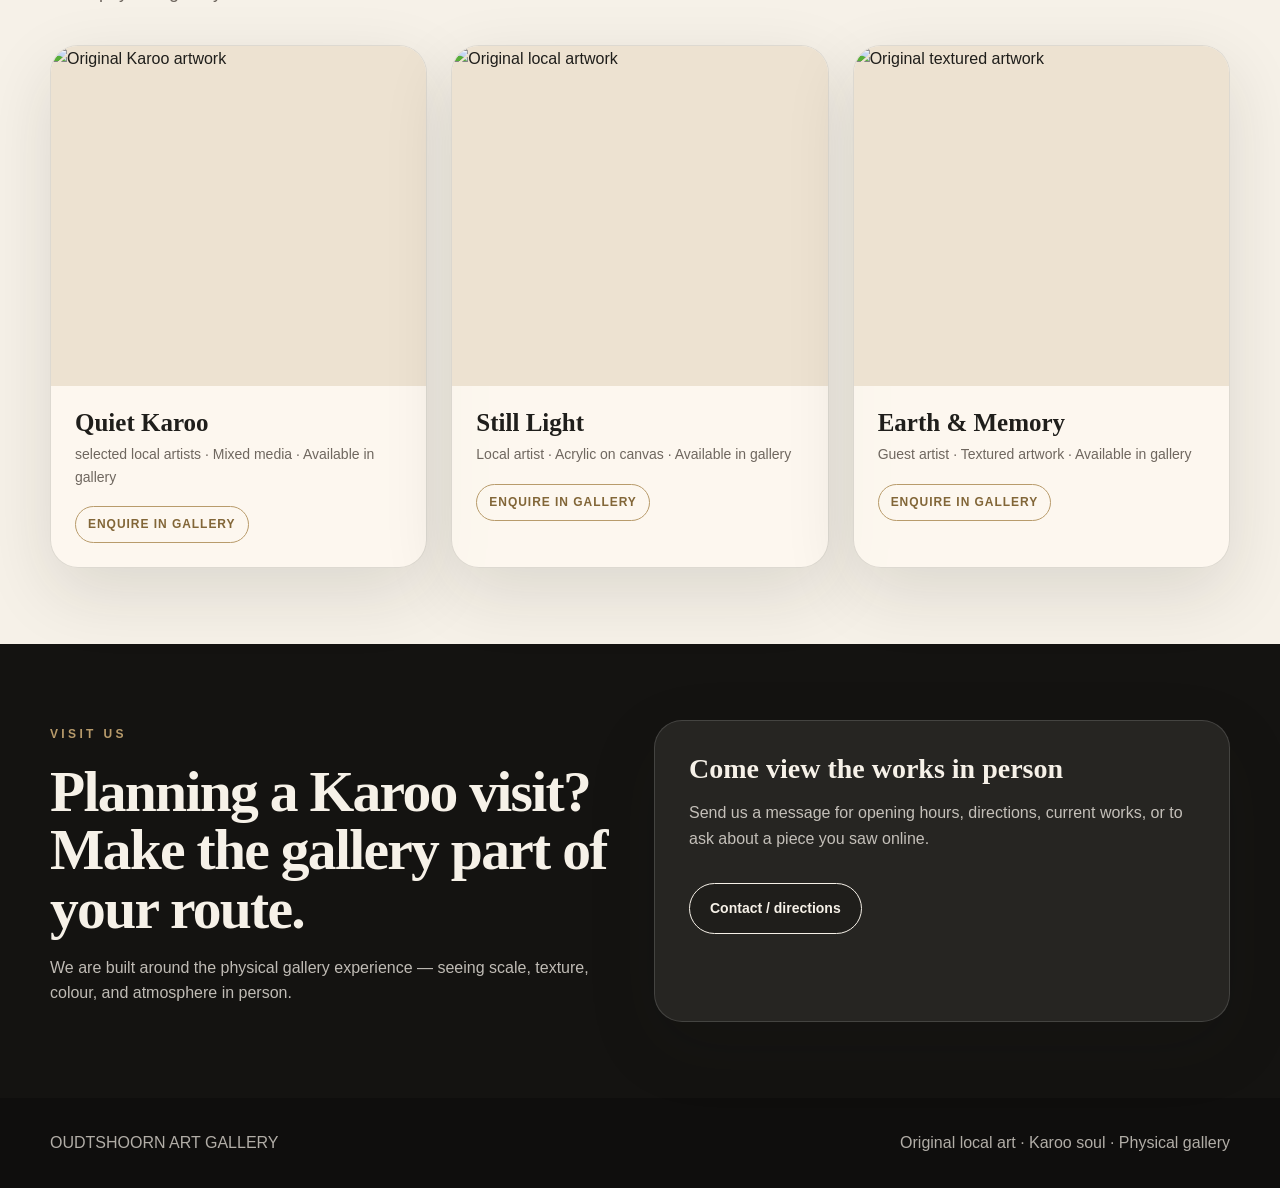
==== commit 14790c97: "Update index.html" ====
--- a/index.html
+++ b/index.html
@@ -7,9 +7,6 @@
   <link rel="preconnect" href="https://fonts.googleapis.com">
   <link rel="preconnect" href="https://fonts.gstatic.com" crossorigin>
  <a class="logo" href="index.html" style="text-decoration:none; text-align:center; line-height:1; display:flex; flex-direction:column; align-items:center;">
-  <div style="font-family:'Playfair Display',serif; font-size:32px; font-weight:700; letter-spacing:2px; color:#1a1a1a;">Oudtshoorn</div>
-  <hr style="border:none; border-top:0.5px solid #C8B99A; margin:3px 0; width:100%;">
-  <div style="font-family:'Cinzel',serif; font-size:9px; letter-spacing:7px; color:#9A8060;">ART&nbsp;&nbsp;GALLERY</div>
 </a>
   <link rel="stylesheet" href="style.css">
 </head>
@@ -17,7 +14,7 @@
 <header class="topbar">
   <div class="container nav">
    <a class="logo" href="index.html" style="text-decoration:none; text-align:center; line-height:1; display:flex; flex-direction:column; align-items:center;">
-  <div style="font-family:'Playfair Display',serif; font-size:32px; font-weight:700; letter-spacing:2px; color:#1a1a1a;">Oudtshoorn</div>
+  <div style="font-family:'Playfair Display',serif; font-size:42px; font-weight:700; letter-spacing:2px; color:#1a1a1a;">Oudtshoorn</div>
   <hr style="border:none; border-top:0.5px solid #C8B99A; margin:3px 0; width:100%;">
   <div style="font-family:'Cinzel',serif; font-size:9px; letter-spacing:7px; color:#9A8060;">ART&nbsp;&nbsp;GALLERY</div>
 </a>
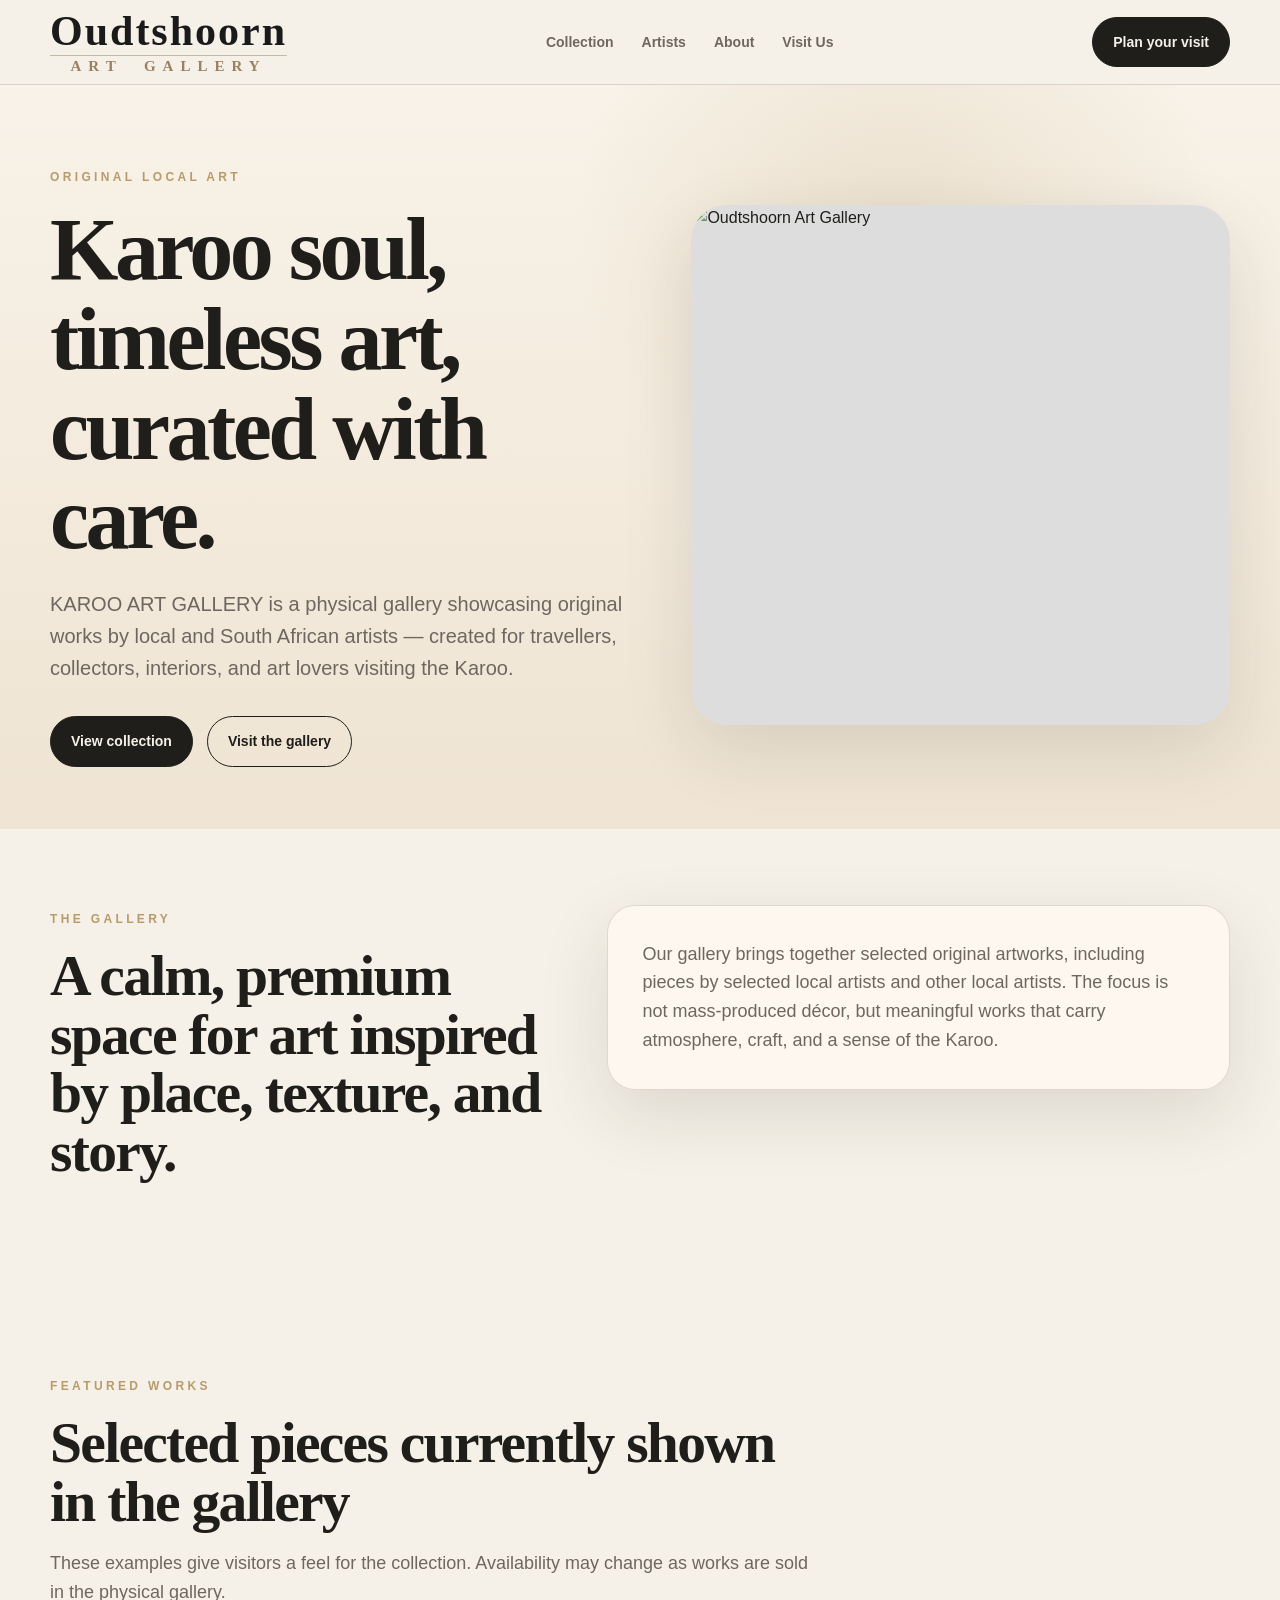
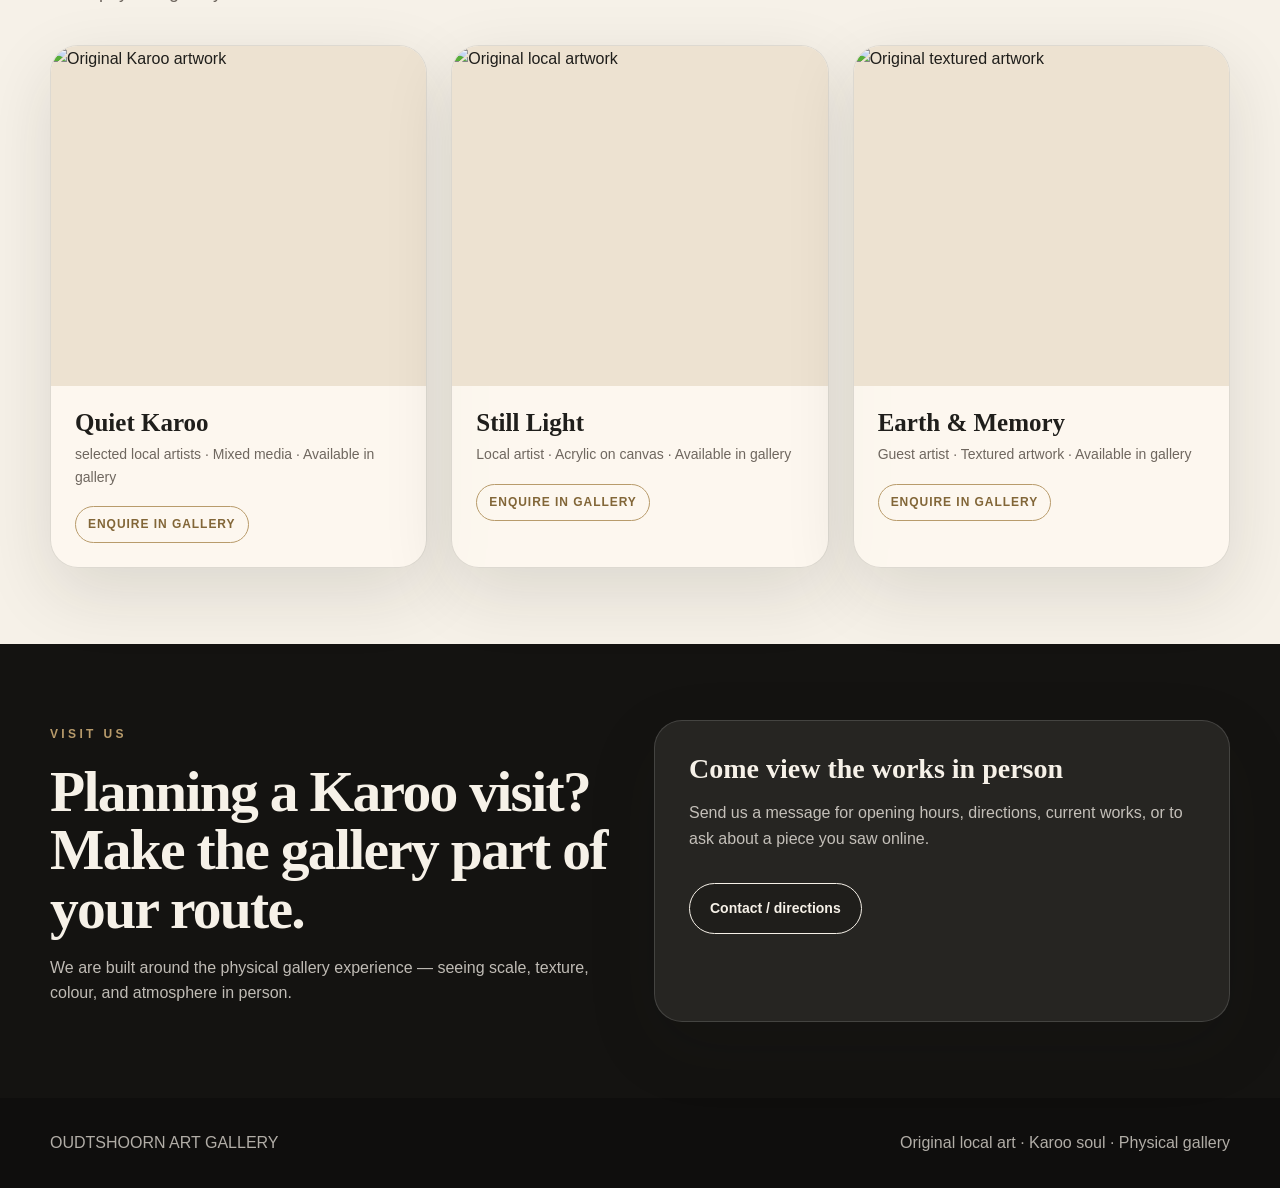
==== commit 3a85bfd2: "Update index.html" ====
--- a/index.html
+++ b/index.html
@@ -16,7 +16,7 @@
    <a class="logo" href="index.html" style="text-decoration:none; text-align:center; line-height:1; display:flex; flex-direction:column; align-items:center;">
   <div style="font-family:'Playfair Display',serif; font-size:42px; font-weight:700; letter-spacing:2px; color:#1a1a1a;">Oudtshoorn</div>
   <hr style="border:none; border-top:0.5px solid #C8B99A; margin:3px 0; width:100%;">
-  <div style="font-family:'Cinzel',serif; font-size:9px; letter-spacing:7px; color:#9A8060;">ART&nbsp;&nbsp;GALLERY</div>
+  <div style="font-family:'Cinzel',serif; font-size:15px; letter-spacing:7px; color:#9A8060;">ART&nbsp;&nbsp;GALLERY</div>
 </a>
     <nav class="nav-links">
       <a href="collection.html">Collection</a><a href="artists.html">Artists</a><a href="about.html">About</a><a href="contact.html">Visit Us</a>
